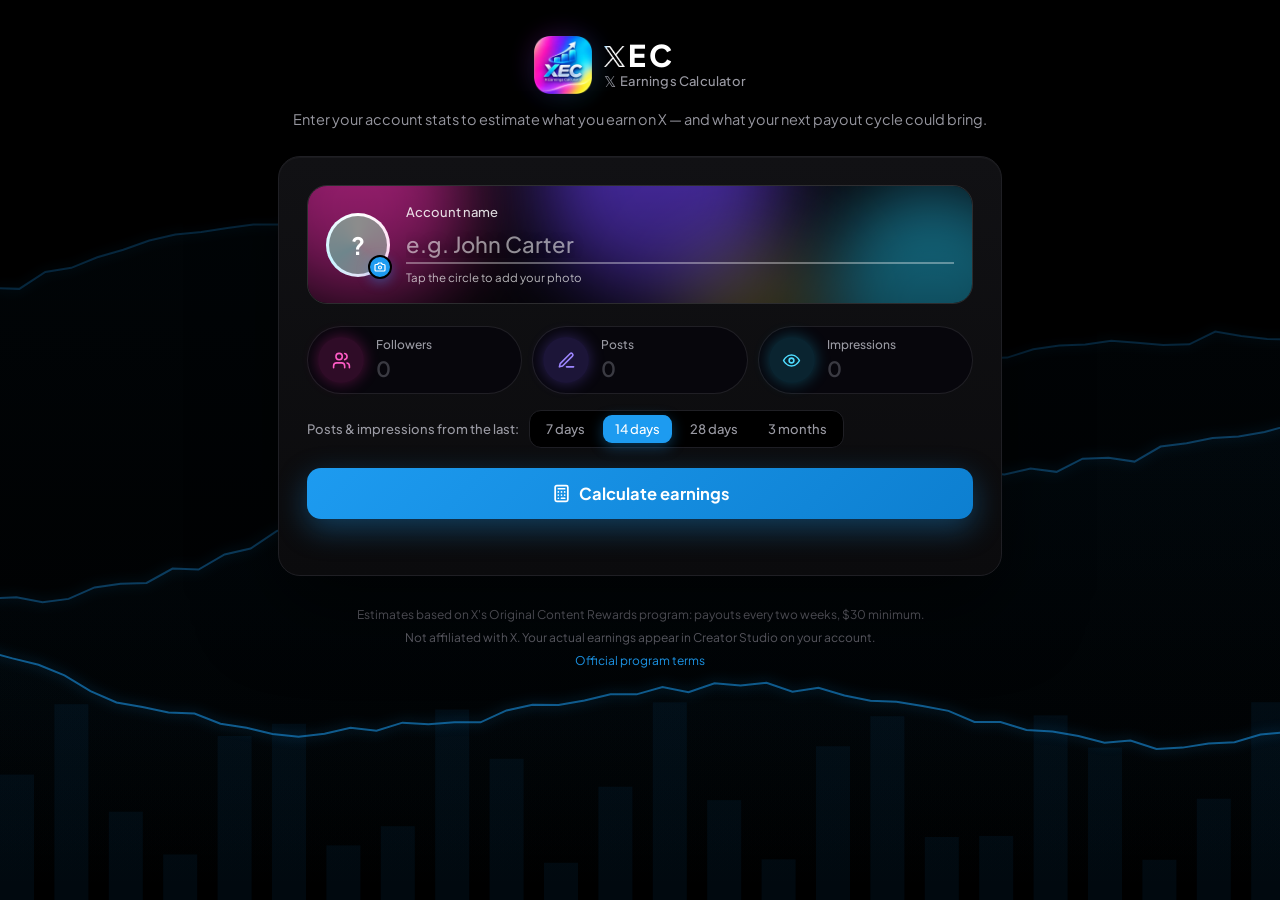
==== index.html @ b29ebdbd "Add files via upload" ====
<!DOCTYPE html>
<html lang="en" dir="ltr">
<head>
<meta charset="UTF-8">
<meta name="viewport" content="width=device-width, initial-scale=1.0">
<title>X Earnings Calculator</title>
<meta name="description" content="Free X (Twitter) earnings calculator. Enter your followers and views to get your estimated payout, next payout date and a shareable earnings ticket.">
<meta name="theme-color" content="#000000">
<link rel="canonical" href="https://www.xec.life/">
<!-- Link preview (Open Graph) -->
<meta property="og:type" content="website">
<meta property="og:site_name" content="XEC">
<meta property="og:url" content="https://www.xec.life/">
<meta property="og:title" content="XEC — How much does X pay you?">
<meta property="og:description" content="Enter your followers and views. Get your estimated payout and next payout date in seconds.">
<meta property="og:image" content="https://www.xec.life/og-image.png">
<meta property="og:image:width" content="1200">
<meta property="og:image:height" content="630">
<meta property="og:image:alt" content="XEC — X Earnings Calculator: How much does X pay you?">
<!-- X / Twitter card -->
<meta name="twitter:card" content="summary_large_image">
<meta name="twitter:title" content="XEC — How much does X pay you?">
<meta name="twitter:description" content="Enter your followers and views. Get your estimated payout and next payout date in seconds.">
<meta name="twitter:image" content="https://www.xec.life/og-image.png">
<meta name="twitter:image:alt" content="XEC — X Earnings Calculator">
<link rel="icon" type="image/png" href="[data-uri]">
<link rel="preconnect" href="https://fonts.googleapis.com">
<link rel="preconnect" href="https://fonts.gstatic.com" crossorigin>
<link href="https://fonts.googleapis.com/css2?family=Plus+Jakarta+Sans:wght@300;400;500;600;700;800&family=Space+Mono:wght@400;700&display=swap" rel="stylesheet">
<style>
  :root{
    --bg:#000;
    --card:#0b0b0d;
    --card-2:#111114;
    --line:#1f1f24;
    --line-2:#2a2a31;
    --text:#ffffff;
    --muted:#9a9aa3;
    --dim:#62626b;
    --blue:#1d9bf0;
    --blue-2:#4cb3ff;
    --blue-deep:#0b5e99;
    --blue-glow:rgba(29,155,240,.35);
    --ok:#1d9bf0;
    --radius:22px;
  }
  *{box-sizing:border-box;margin:0;padding:0}
  html,body{background:var(--bg);color:var(--text)}
  body{
    font-family:"Plus Jakarta Sans",system-ui,sans-serif;
    min-height:100vh;
    overflow-x:hidden;
    -webkit-font-smoothing:antialiased;
  }
  /* background */


  /* ===== background: animated charts ===== */
  .bgx{position:fixed;inset:0;pointer-events:none;z-index:0;overflow:hidden}
  .bgx canvas{position:absolute;inset:0;width:100%;height:100%}
  .wrap{position:relative;z-index:1;max-width:760px;margin:0 auto;padding:36px 18px 60px}

  header{display:flex;align-items:center;justify-content:center;gap:10px;margin-bottom:10px;animation:fadeDown .7s ease both}
  .brand-ic{width:38px;height:38px;border-radius:12px;background:linear-gradient(145deg,var(--blue),var(--blue-deep));display:grid;place-items:center;box-shadow:0 8px 24px var(--blue-glow)}
  .brand-ic svg{width:20px;height:20px}
  header{gap:12px;margin-bottom:16px}
  .brand-ic{width:58px;height:58px;border-radius:0;background:none;box-shadow:none;position:relative;animation:logoIn .9s cubic-bezier(.2,1.4,.4,1) both}
  .brand-ic::before{content:"";position:absolute;inset:6px;border-radius:16px;background:linear-gradient(135deg,#ff2bb3,#6a3cff 45%,#1fd2ff 80%,#ffe94a);filter:blur(16px);opacity:.55;z-index:-1}
  .brand-ic img{width:100%;height:100%;display:block;filter:drop-shadow(0 6px 14px rgba(0,0,0,.5))}
  @keyframes logoIn{from{opacity:0;transform:scale(.6) rotate(-8deg)}to{opacity:1;transform:none}}
  .brand-txt{display:flex;flex-direction:column;line-height:1}
  header h1{font-size:30px;font-weight:800;letter-spacing:3px;background:linear-gradient(90deg,#fff 0%,#fff 55%,var(--blue-2) 100%);-webkit-background-clip:text;background-clip:text;color:transparent}
  header h1 .x-logo{height:.72em;width:.708em;display:inline-block;vertical-align:baseline;margin-right:3px;position:relative;top:.01em;
    -webkit-mask-size:contain;mask-size:contain;-webkit-mask-repeat:no-repeat;mask-repeat:no-repeat;-webkit-mask-position:center;mask-position:center;
    background:linear-gradient(110deg,#fff 0%,#fff 34%,#5ec0ff 44%,#e8f6ff 50%,#5ec0ff 56%,#fff 66%,#fff 100%);background-size:300% 100%;background-position:100% 0;
    animation:xShine 3.2s ease-in-out infinite}
  @keyframes xShine{0%,60%{background-position:100% 0}100%{background-position:0 0}}
  @media (prefers-reduced-motion:reduce){header h1 .x-logo{animation:none}}
  .brand-full{font-size:13px;font-weight:500;color:var(--muted);margin-top:5px;letter-spacing:.2px}
  .xmark{font-family:"Segoe UI Symbol","Apple Symbols","Noto Sans Math","Cambria Math","STIX Two Math",serif;font-weight:400;font-size:1.15em;line-height:1;vertical-align:-1px;margin-right:2px}
  .sub{text-align:center;color:var(--muted);font-size:14.5px;margin-bottom:28px;animation:fadeDown .7s .08s ease both}

  /* main card */
  .card{
    background:linear-gradient(180deg,var(--card-2),var(--card));
    border:1px solid var(--line);
    border-radius:var(--radius);
    padding:28px;
    box-shadow:0 30px 80px rgba(0,0,0,.6),inset 0 1px 0 rgba(255,255,255,.04);
    animation:rise .8s .12s cubic-bezier(.2,.8,.2,1) both;
  }
  @keyframes rise{from{opacity:0;transform:translateY(24px) scale(.98)}to{opacity:1;transform:none}}
  @keyframes fadeDown{from{opacity:0;transform:translateY(-10px)}to{opacity:1;transform:none}}

  .who{display:flex;align-items:center;gap:16px;padding-bottom:22px;border-bottom:1px solid var(--line);margin-bottom:22px}
  .avatar{
    flex:none;width:64px;height:64px;border-radius:50%;
    padding:3px;background:conic-gradient(from 0deg,var(--blue),var(--blue-2),var(--blue-deep),var(--blue));
    animation:spin 8s linear infinite;
  }
  .avatar span{
    width:100%;height:100%;border-radius:50%;background:#000;display:grid;place-items:center;
    font-size:24px;font-weight:700;color:#fff;animation:spin 8s linear infinite reverse;
  }
  @keyframes spin{to{transform:rotate(360deg)}}

  .avatar-wrap{position:relative;flex:none;width:64px;height:64px;cursor:pointer;border-radius:50%}
  .avatar-wrap:hover .avatar{filter:brightness(1.15)}
  .avatar-wrap:focus-visible{outline:2px solid var(--blue);outline-offset:3px}
  .avatar span{position:relative;overflow:hidden}
  #avatarImg{position:absolute;inset:0;width:100%;height:100%;object-fit:cover;border-radius:50%;display:none}
  .avatar-wrap.has-photo #avatarImg{display:block}
  .cam{position:absolute;right:-2px;bottom:-2px;width:24px;height:24px;border-radius:50%;background:var(--blue);border:2px solid #000;display:grid;place-items:center;box-shadow:0 4px 12px var(--blue-glow);transition:transform .2s}
  .avatar-wrap:hover .cam{transform:scale(1.12)}
  .cam svg{width:12px;height:12px;stroke:#fff;fill:none;stroke-width:2.4;stroke-linecap:round;stroke-linejoin:round}
  .photo-hint{font-size:11.5px;color:var(--dim);margin-top:6px}
  .photo-hint button{background:none;border:none;color:var(--blue);font:inherit;cursor:pointer;padding:0}
  .who-field{flex:1;min-width:0}

  /* ===== name section: Aurora ===== */
  .who{position:relative;isolation:isolate;overflow:hidden;border-radius:20px;padding:18px;border:1px solid rgba(255,255,255,.12);border-bottom:1px solid rgba(255,255,255,.12)}
  .who-aurora{display:block;position:absolute;inset:0;z-index:-1;background:#07060c}
  .who-aurora i{position:absolute;border-radius:50%;filter:blur(38px);opacity:.75;mix-blend-mode:screen}
  .who-aurora i:nth-child(1){width:220px;height:220px;background:#ff2bb3;left:-60px;top:-90px;animation:wa1 9s ease-in-out infinite alternate}
  .who-aurora i:nth-child(2){width:240px;height:240px;background:#6a3cff;left:35%;top:-120px;animation:wa2 11s ease-in-out infinite alternate}
  .who-aurora i:nth-child(3){width:220px;height:220px;background:#1fd2ff;right:-70px;bottom:-110px;animation:wa3 10s ease-in-out infinite alternate}
  .who-aurora i:nth-child(4){width:150px;height:150px;background:#ffe94a;right:22%;bottom:-90px;opacity:.4;animation:wa1 13s ease-in-out infinite alternate-reverse}
  .who-aurora::after{content:"";position:absolute;inset:0;background:linear-gradient(180deg,rgba(0,0,0,.25),rgba(0,0,0,.5))}
  @keyframes wa1{to{transform:translate(140px,60px) scale(1.2)}}
  @keyframes wa2{to{transform:translate(-120px,70px) scale(.85)}}
  @keyframes wa3{to{transform:translate(-160px,-40px) scale(1.15)}}
  .who .avatar{background:conic-gradient(from 0deg,#fff,#ffd6f1,#c9f3ff,#fff)}
  .who .avatar span{background:rgba(0,0,0,.45)}
  .who .lbl{color:rgba(255,255,255,.85)}
  .who .name-input{border-bottom-color:rgba(255,255,255,.35);text-shadow:0 2px 12px rgba(0,0,0,.4)}
  .who .name-input::placeholder{color:rgba(255,255,255,.55)}
  .who .photo-hint{color:rgba(255,255,255,.7)}

  .who .name-input:focus{border-bottom-color:#fff}
  .who .avatar{width:100%;height:100%}
  .who-field{position:relative}

  .lbl{display:block;font-size:13px;color:var(--muted);margin-bottom:6px;font-weight:500}
  .name-input{
    width:100%;background:transparent;border:none;outline:none;color:var(--text);
    font:inherit;font-size:22px;font-weight:700;padding:4px 0;border-bottom:2px solid var(--line-2);
    transition:border-color .25s;
  }
  .name-input::placeholder{color:var(--dim);font-weight:500}
  .name-input:focus{border-color:var(--blue)}

  .fields{display:grid;grid-template-columns:repeat(3,1fr);gap:12px}
  .field{
    background:#000;border:1px solid var(--line);border-radius:16px;padding:14px 14px 12px;
    transition:border-color .25s,box-shadow .25s,transform .25s;
  }
  .field:focus-within{border-color:var(--blue);box-shadow:0 0 0 4px rgba(29,155,240,.15);transform:translateY(-2px)}
  .field .top{display:flex;align-items:center;gap:8px;margin-bottom:10px}
  .ic{width:30px;height:30px;border-radius:9px;background:rgba(29,155,240,.12);display:grid;place-items:center;flex:none}
  .ic svg{width:17px;height:17px;stroke:var(--blue);fill:none;stroke-width:2;stroke-linecap:round;stroke-linejoin:round}
  .field .t{font-size:13px;color:var(--muted);font-weight:500;line-height:1.3}
  .field input{
    width:100%;background:transparent;border:none;outline:none;color:var(--text);
    font:inherit;font-size:20px;font-weight:600;
  }
  .field input::placeholder{color:#3a3a42}
  .hint{font-size:11.5px;color:var(--dim);margin-top:4px;min-height:15px}

  .period{display:flex;align-items:center;gap:10px;margin-top:16px;flex-wrap:wrap}
  .period .lbl{margin:0}
  .chips{display:flex;gap:6px;background:#000;border:1px solid var(--line);padding:4px;border-radius:12px}
  .chip{
    border:none;background:transparent;color:var(--muted);font:inherit;font-size:13px;font-weight:500;
    padding:6px 12px;border-radius:9px;cursor:pointer;transition:all .2s;
  }
  .chip:hover{color:#fff}
  .chip.on{background:var(--blue);color:#fff;box-shadow:0 4px 14px var(--blue-glow)}

  details.adv{margin-top:16px;border:1px solid var(--line);border-radius:14px;background:#000;overflow:hidden}
  details.adv summary{
    list-style:none;cursor:pointer;padding:12px 14px;font-size:13.5px;color:var(--muted);
    display:flex;align-items:center;justify-content:space-between;
  }
  details.adv summary::-webkit-details-marker{display:none}
  details.adv summary svg{width:16px;height:16px;stroke:var(--blue);fill:none;stroke-width:2;transition:transform .25s}
  details.adv[open] summary svg{transform:rotate(180deg)}
  .adv-body{padding:4px 14px 16px;display:grid;gap:16px}
  .rng-head{display:flex;justify-content:space-between;font-size:13px;margin-bottom:8px}
  .rng-head b{color:var(--blue-2);font-weight:600;direction:ltr}
  .rng-note{font-size:11.5px;color:var(--dim);margin-top:6px;line-height:1.6}
  input[type=range]{-webkit-appearance:none;appearance:none;width:100%;height:6px;border-radius:6px;background:var(--line-2);outline:none}
  input[type=range]::-webkit-slider-thumb{-webkit-appearance:none;width:18px;height:18px;border-radius:50%;background:var(--blue);border:3px solid #000;box-shadow:0 0 0 2px var(--blue);cursor:pointer}
  input[type=range]::-moz-range-thumb{width:14px;height:14px;border-radius:50%;background:var(--blue);border:3px solid #000;box-shadow:0 0 0 2px var(--blue);cursor:pointer}

  .btn{
    margin-top:20px;width:100%;border:none;cursor:pointer;font:inherit;font-size:16.5px;font-weight:700;color:#fff;
    padding:15px;border-radius:14px;background:linear-gradient(135deg,var(--blue),#0d7fd0);
    box-shadow:0 10px 30px var(--blue-glow);position:relative;overflow:hidden;transition:transform .15s,box-shadow .25s;
    display:flex;align-items:center;justify-content:center;gap:8px;
  }
  .btn svg{width:19px;height:19px;stroke:#fff;fill:none;stroke-width:2.2;stroke-linecap:round;stroke-linejoin:round}
  .btn:hover{box-shadow:0 14px 40px rgba(29,155,240,.5)}
  .btn:active{transform:scale(.985)}
  .btn::after{content:"";position:absolute;inset:0;background:linear-gradient(110deg,transparent 30%,rgba(255,255,255,.25) 50%,transparent 70%);transform:translateX(100%);animation:shine 3.2s ease-in-out infinite}
  @keyframes shine{0%,60%{transform:translateX(100%)}100%{transform:translateX(-100%)}}
  .err{color:#ff6b6b;font-size:13px;text-align:center;margin-top:10px;min-height:18px}

  /* results */
  #results{display:none;margin-top:22px}
  #results.show{display:block}
  .r-anim{opacity:0;transform:translateY(18px);animation:rise .6s cubic-bezier(.2,.8,.2,1) forwards}

  .hero{
    border-radius:var(--radius);padding:26px;text-align:center;position:relative;overflow:hidden;
    background:radial-gradient(ellipse at top,rgba(29,155,240,.22),transparent 65%),var(--card);
    border:1px solid rgba(29,155,240,.35);
  }
  .hero .for{font-size:13.5px;color:var(--muted)}
  .hero .for b{color:#fff}
  .hero .amt{font-size:46px;font-weight:700;margin:8px 0 2px;direction:ltr;letter-spacing:-1px}
  .hero .amt small{font-size:22px;color:var(--blue-2);font-weight:600;margin-right:2px}
  .hero .sar{color:var(--muted);font-size:15px}
  .hero .range{display:inline-flex;gap:8px;align-items:center;margin-top:12px;font-size:12.5px;color:var(--muted);background:#000;border:1px solid var(--line);padding:6px 12px;border-radius:30px}
  .hero .range b{color:#fff;direction:ltr;font-weight:600}

  .grid2{display:grid;grid-template-columns:1.2fr 1fr;gap:14px;margin-top:14px}
  .box{background:var(--card);border:1px solid var(--line);border-radius:18px;padding:20px}
  .box h3{font-size:14px;font-weight:600;color:var(--muted);display:flex;align-items:center;gap:8px;margin-bottom:14px}
  .box h3 .ic{width:26px;height:26px;border-radius:8px}
  .box h3 .ic svg{width:15px;height:15px}

  .payout-date{font-size:22px;font-weight:700}
  .payout-meta{display:flex;justify-content:space-between;align-items:baseline;margin-top:4px;color:var(--muted);font-size:13px}
  .count{color:var(--blue-2);font-weight:700;font-size:15px}
  .bar{height:8px;border-radius:8px;background:var(--line-2);overflow:hidden;margin-top:12px;position:relative}
  .bar i{display:block;height:100%;width:0;border-radius:8px;background:linear-gradient(90deg,var(--blue-deep),var(--blue),var(--blue-2));transition:width 1.2s cubic-bezier(.2,.8,.2,1);position:relative}
  .bar i::after{content:"";position:absolute;inset:0;background:linear-gradient(90deg,transparent,rgba(255,255,255,.35),transparent);animation:barShine 2s linear infinite}
  @keyframes barShine{from{transform:translateX(100%)}to{transform:translateX(-100%)}}
  .cycle-amt{margin-top:16px;padding-top:14px;border-top:1px dashed var(--line-2);display:flex;justify-content:space-between;align-items:center}
  .cycle-amt .k{font-size:13px;color:var(--muted)}
  .cycle-amt .v{font-size:24px;font-weight:700;direction:ltr}
  .cycle-amt .v small{font-size:13px;color:var(--muted);font-weight:500;display:block;text-align:right}
  .note{font-size:12.5px;line-height:1.7;color:var(--muted);margin-top:12px;padding:10px 12px;border-radius:12px;background:#000;border:1px solid var(--line)}
  .note.warn{border-color:rgba(29,155,240,.35)}
  .note b{color:#fff}

  .stats{display:grid;grid-template-columns:1fr 1fr;gap:10px}
  .stat{background:#000;border:1px solid var(--line);border-radius:14px;padding:12px}
  .stat .k{font-size:12px;color:var(--muted)}
  .stat .v{font-size:19px;font-weight:700;margin-top:4px}
  .stat .v.sm{font-size:16px}

  .elig{margin-top:14px}
  .req{margin-bottom:16px}
  .req:last-of-type{margin-bottom:6px}
  .req-head{display:flex;justify-content:space-between;align-items:center;font-size:13.5px;gap:10px}
  .req-head .nm{display:flex;align-items:center;gap:8px}
  .tick{width:20px;height:20px;border-radius:50%;display:grid;place-items:center;border:1.5px solid var(--line-2);flex:none;transition:all .3s}
  .tick svg{width:11px;height:11px;stroke:#fff;fill:none;stroke-width:3;opacity:0;transition:opacity .3s}
  .req.ok .tick{background:var(--blue);border-color:var(--blue)}
  .req.ok .tick svg{opacity:1}
  .req-head .val{color:var(--muted);font-size:12.5px;direction:ltr}
  .premium-row{display:flex;align-items:center;justify-content:space-between;font-size:13.5px;padding:12px 0 2px;border-top:1px solid var(--line);margin-top:6px}
  .switch{position:relative;width:44px;height:24px;flex:none}
  .switch input{opacity:0;width:0;height:0}
  .switch span{position:absolute;inset:0;border-radius:30px;background:var(--line-2);cursor:pointer;transition:.25s}
  .switch span::before{content:"";position:absolute;width:18px;height:18px;border-radius:50%;background:#fff;top:3px;left:3px;transition:.25s}
  .switch input:checked + span{background:var(--blue)}
  .switch input:checked + span::before{transform:translateX(20px)}
  .verdict{margin-top:14px;font-size:14px;font-weight:600;text-align:center;padding:12px;border-radius:12px;background:#000;border:1px solid var(--line)}
  .verdict.yes{border-color:var(--blue);color:var(--blue-2)}

  .actions{display:flex;gap:10px;margin-top:14px}
  .ghost{
    flex:1;background:#000;border:1px solid var(--line-2);color:#fff;font:inherit;font-size:14px;font-weight:600;
    padding:12px;border-radius:12px;cursor:pointer;display:flex;align-items:center;justify-content:center;gap:8px;transition:border-color .2s,background .2s;
  }
  .ghost svg{width:17px;height:17px;stroke:var(--blue);fill:none;stroke-width:2;stroke-linecap:round;stroke-linejoin:round}
  .ghost:hover{border-color:var(--blue);background:rgba(29,155,240,.06)}


  .submit{margin-top:14px}
  .modal{position:fixed;inset:0;z-index:20;display:none;align-items:center;justify-content:center;padding:18px;background:rgba(0,0,0,.78);backdrop-filter:blur(10px);-webkit-backdrop-filter:blur(10px)}
  .modal.show{display:flex;animation:fadeIn .25s ease both}
  @keyframes fadeIn{from{opacity:0}to{opacity:1}}
  .modal-in{width:min(420px, calc(72vh * 0.8), 100%);display:flex;flex-direction:column;align-items:center;gap:14px}
  .share-img-wrap{position:relative;width:100%;aspect-ratio:4/5;border-radius:22px;overflow:hidden;border:1px solid rgba(29,155,240,.4);box-shadow:0 30px 90px rgba(29,155,240,.25);animation:pop .55s cubic-bezier(.2,1.3,.4,1) both}
  @keyframes pop{from{opacity:0;transform:scale(.85) translateY(20px) rotate(-2deg)}to{opacity:1;transform:none}}
  .share-img-wrap img,.share-img-wrap canvas{display:block;width:100%;height:auto}
  .share-img-wrap img{position:absolute;inset:0;z-index:3;opacity:0;transition:opacity .3s;pointer-events:auto;-webkit-touch-callout:default;-webkit-user-select:auto;user-select:auto;-webkit-user-drag:auto}
  .share-img-wrap canvas.hide{visibility:hidden}
  .share-img-wrap img.ready{opacity:1}
  .share-img-wrap.done::after{content:"";position:absolute;inset:0;z-index:4;pointer-events:none;background:linear-gradient(115deg,transparent 35%,rgba(255,255,255,.18) 50%,transparent 65%);transform:translateX(-100%);animation:sweep 1.4s .5s ease forwards;pointer-events:none}
  @keyframes sweep{to{transform:translateX(100%)}}
  .modal-hint{font-size:12.5px;color:var(--muted);text-align:center}
  .modal-actions{display:grid;grid-template-columns:1fr 1fr;gap:10px;width:100%}
  .modal-actions .btn{margin:0;font-size:15px;padding:13px;text-decoration:none}
  .modal-actions .btn::after{display:none}
  .x-close{position:absolute;top:16px;right:16px;width:40px;height:40px;border-radius:50%;border:1px solid var(--line-2);background:#000;color:#fff;font-size:20px;cursor:pointer;display:grid;place-items:center}
  .x-close:hover{border-color:var(--blue)}

  footer{margin-top:28px;text-align:center;font-size:12px;color:var(--dim);line-height:1.9}
  footer a{color:var(--blue);text-decoration:none}

  .toast{position:fixed;bottom:24px;left:50%;transform:translate(-50%,30px);opacity:0;background:var(--blue);color:#fff;padding:10px 18px;border-radius:30px;font-size:14px;font-weight:600;transition:all .3s;z-index:9;box-shadow:0 10px 30px var(--blue-glow)}
  .toast.show{opacity:1;transform:translate(-50%,0)}

  @media (max-width:640px){
    .card{padding:20px}
    .fields{grid-template-columns:1fr}
    .field{display:grid;grid-template-columns:auto 1fr;align-items:center;gap:6px 12px;padding:12px 14px}
    .field .top{margin:0}
    .field .hint{grid-column:1/-1;margin:0}
    .grid2{grid-template-columns:1fr}
    .hero .amt{font-size:38px}
    header h1{font-size:26px}
  }

  /* ===== stats section: Capsules ===== */
  .fields[data-f="12"]{gap:10px}
  .fields[data-f="12"] .field{display:grid;grid-template-columns:auto 1fr;grid-template-rows:auto auto;align-items:center;column-gap:12px;row-gap:0;border-radius:40px;padding:10px 20px 10px 10px;background:#07060c;border-color:rgba(255,255,255,.1)}
  .fields[data-f="12"] .field .top{display:contents}
  .fields[data-f="12"] .ic{grid-row:1/3;width:46px;height:46px;border-radius:50%;background:linear-gradient(135deg,#ff2bb3,#6a3cff,#1fd2ff,#ffe94a,#ff2bb3);background-size:300% 300%;animation:auroraSlide 7s linear infinite;box-shadow:0 0 18px rgba(106,60,255,.4)}
  .fields[data-f="12"] .ic svg{stroke:#fff;width:19px;height:19px}
  .fields[data-f="12"] .t{grid-column:2;grid-row:1;font-size:12px;line-height:1.2}
  .fields[data-f="12"] .field input{grid-column:2;grid-row:2;font-size:21px}
  .fields[data-f="12"] .field .hint{display:none}
  .fields[data-f="12"] .field:focus-within{border-color:rgba(255,255,255,.4);box-shadow:0 0 0 4px rgba(106,60,255,.18)}
  @keyframes auroraSlide{to{background-position:300% 0}}

  @media (max-width:640px){.fields[data-f="12"] .field{display:grid}}

  /* ===== stats icons: colors (static) ===== */
  #fieldsBox[data-i]:not([data-i="0"]) .ic{animation:none;background-size:100% 100%}
  #fieldsBox[data-i="4"] .ic{border:none}
  #fieldsBox[data-i="4"] .field:nth-child(1) .ic{background:rgba(255,43,179,.16);box-shadow:0 0 16px rgba(255,43,179,.3)}
  #fieldsBox[data-i="4"] .field:nth-child(1) .ic svg{stroke:#ff5cc6}
  #fieldsBox[data-i="4"] .field:nth-child(2) .ic{background:rgba(124,92,255,.18);box-shadow:0 0 16px rgba(124,92,255,.32)}
  #fieldsBox[data-i="4"] .field:nth-child(2) .ic svg{stroke:#9d86ff}
  #fieldsBox[data-i="4"] .field:nth-child(3) .ic{background:rgba(31,210,255,.15);box-shadow:0 0 16px rgba(31,210,255,.3)}
  #fieldsBox[data-i="4"] .field:nth-child(3) .ic svg{stroke:#4fdcff}

  .chip{white-space:nowrap}
  @media (max-width:640px){.period .chips{width:100%}.period .chip{flex:1;padding:7px 4px;font-size:12.5px}}

  /* rate table */
  .rates{margin-top:14px}
  .rates h3{flex-wrap:wrap}
  .rate-pill{margin-left:auto;font-size:12.5px;font-weight:700;color:#fff;background:rgba(29,155,240,.15);border:1px solid rgba(29,155,240,.45);padding:3px 10px;border-radius:30px}
  .rate-you{font-size:13px;color:var(--muted);margin:-4px 0 12px;line-height:1.6}
  .rate-you b{color:#fff}
  .rate-table{width:100%;border-collapse:separate;border-spacing:0;font-size:14px;border:1px solid var(--line);border-radius:14px;overflow:hidden;background:#000}
  .rate-table th{text-align:left;font-size:12px;font-weight:600;color:var(--muted);padding:10px 14px;border-bottom:1px solid var(--line);background:#0b0b0d}
  .rate-table th:last-child,.rate-table td:last-child{text-align:right}
  .rate-table td{padding:10px 14px;border-bottom:1px solid #16161a;font-variant-numeric:tabular-nums}
  .rate-table tr:last-child td{border-bottom:none}
  .rate-table tr.hit td{background:rgba(29,155,240,.12);color:#fff;font-weight:600}
  .rate-table tr.hit td:first-child{box-shadow:inset 3px 0 0 var(--blue)}
  .rate-table tr.you td{background:linear-gradient(90deg,rgba(255,43,179,.14),rgba(106,60,255,.14),rgba(31,210,255,.12));color:#fff;font-weight:700}

  /* ===== save to phone: Aurora button ===== */
  .ma-save,.hold-hint{display:none}
  .modal-actions .btn span{pointer-events:none}
  .hold-tip{position:absolute;inset:0;z-index:6;display:flex;flex-direction:column;align-items:center;justify-content:center;gap:14px;text-align:center;
    background:rgba(0,0,0,.62);color:#fff;font-size:15px;line-height:1.5;opacity:0;pointer-events:none;transition:opacity .3s}
  .hold-tip.show{opacity:1}
  .hold-tip i{width:56px;height:56px;border-radius:50%;border:3px solid #fff;position:relative;animation:holdPress 1.4s ease-in-out infinite}
  .hold-tip i::after{content:"";position:absolute;inset:-12px;border-radius:50%;border:2px solid rgba(255,255,255,.6);animation:holdRing 1.4s ease-out infinite}
  @keyframes holdPress{0%,100%{transform:scale(1)}50%{transform:scale(.82);background:rgba(255,255,255,.25)}}
  @keyframes holdRing{from{transform:scale(.7);opacity:1}to{transform:scale(1.4);opacity:0}}

  /* S4 — Aurora save + press-and-hold hint */
  .modal[data-s="4"] .ma-save{display:flex;grid-column:1/-1;font-size:17px;padding:16px;position:relative;overflow:hidden;
    background:linear-gradient(110deg,#ff2bb3,#6a3cff 35%,#1d9bf0 70%,#1fd2ff);background-size:200% 100%;animation:saveSlide 5s linear infinite alternate;box-shadow:0 10px 30px rgba(106,60,255,.45)}
  .modal[data-s="4"] .ma-save::after{content:"";display:block;position:absolute;inset:0;background:linear-gradient(110deg,transparent 30%,rgba(255,255,255,.3) 50%,transparent 70%);transform:translateX(-100%);animation:shine 3s ease-in-out infinite}
  .modal[data-s="4"] .ma-copy,.modal[data-s="4"] .ma-share{background:#000;border:1px solid var(--line-2);box-shadow:none;font-size:14px;padding:11px}
  .modal[data-s="4"] .ma-copy svg,.modal[data-s="4"] .ma-share svg{stroke:#b9a8ff}
  .modal[data-s="4"] .modal-hint{display:none}
  .modal[data-s="4"] .hold-hint{display:flex;align-items:center;gap:10px;font-size:13px;color:var(--muted)}
  .modal[data-s="4"] .hold-hint b{color:#fff}
  .hold-dot{width:14px;height:14px;border-radius:50%;border:2px solid #fff;position:relative;flex:none}
  .hold-dot::after{content:"";position:absolute;inset:-6px;border-radius:50%;border:2px solid rgba(255,255,255,.55);animation:holdRing 1.6s ease-out infinite}
  @keyframes saveSlide{to{background-position:100% 0}}


</style>
</head>
<body>
<div class="bgx" id="bg4"><canvas id="cv4"></canvas></div>

<div class="wrap">
  <header>
    <div class="brand-ic"><img src="[data-uri]" alt="XEC logo"></div>
    <div class="brand-txt">
      <h1><span class="x-logo" role="img" aria-label="X" style="-webkit-mask-image:url([data-uri]);mask-image:url([data-uri])"></span>EC</h1>
      <div class="brand-full"><span class="xmark" aria-label="X">𝕏</span> Earnings Calculator</div>
    </div>
  </header>
  <p class="sub">Enter your account stats to estimate what you earn on X — and what your next payout cycle could bring.</p>

  <!-- MAIN CARD -->
  <section class="card" id="card">
    <div class="who" id="who">
      <div class="who-aurora" aria-hidden="true"><i></i><i></i><i></i><i></i></div>
      <label class="avatar-wrap" id="avatarWrap" title="Upload your photo" tabindex="0">
        <div class="avatar"><span><b id="avatarLetter">?</b><img id="avatarImg" alt="Profile photo"></span></div>
        <i class="cam"><svg viewBox="0 0 24 24"><path d="M14.5 4h-5L7 7H4a2 2 0 0 0-2 2v9a2 2 0 0 0 2 2h16a2 2 0 0 0 2-2V9a2 2 0 0 0-2-2h-3l-2.5-3z"/><circle cx="12" cy="13" r="3"/></svg></i>
        <input type="file" id="avatarFile" accept="image/*" hidden>
      </label>
      <div class="who-field">
        <label class="lbl" for="name">Account name</label>
        <input class="name-input" id="name" type="text" placeholder="e.g. John Carter" autocomplete="off">
        <div class="photo-hint" id="photoHint">Tap the circle to add your photo</div>
      </div>
    </div>

    <div class="fields" id="fieldsBox" data-f="12" data-i="4">
      <div class="field">
        <div class="top">
          <div class="ic"><svg viewBox="0 0 24 24"><path d="M16 21v-2a4 4 0 0 0-4-4H6a4 4 0 0 0-4 4v2"/><circle cx="9" cy="7" r="4"/><path d="M22 21v-2a4 4 0 0 0-3-3.87"/><path d="M16 3.13a4 4 0 0 1 0 7.75"/></svg></div>
          <label class="t" for="followers">Followers</label>
        </div>
        <input id="followers" type="text" inputmode="decimal" placeholder="0">
        <div class="hint" id="h-followers"></div>
      </div>
      <div class="field">
        <div class="top">
          <div class="ic"><svg viewBox="0 0 24 24"><path d="M12 20h9"/><path d="M16.5 3.5a2.12 2.12 0 0 1 3 3L7 19l-4 1 1-4Z"/></svg></div>
          <label class="t" for="tweets">Posts</label>
        </div>
        <input id="tweets" type="text" inputmode="decimal" placeholder="0">
        <div class="hint" id="h-tweets"></div>
      </div>
      <div class="field">
        <div class="top">
          <div class="ic"><svg viewBox="0 0 24 24"><path d="M2 12s3.5-7 10-7 10 7 10 7-3.5 7-10 7S2 12 2 12Z"/><circle cx="12" cy="12" r="3"/></svg></div>
          <label class="t" for="views">Impressions</label>
        </div>
        <input id="views" type="text" inputmode="decimal" placeholder="0">
        <div class="hint" id="h-views"></div>
      </div>
    </div>

    <div class="period">
      <span class="lbl">Posts &amp; impressions from the last:</span>
      <div class="chips" id="chips">
        <button class="chip" data-d="7">7 days</button>
        <button class="chip on" data-d="14">14 days</button>
        <button class="chip" data-d="28">28 days</button>
        <button class="chip" data-d="90">3 months</button>
      </div>
    </div>


    <button class="btn" id="calc">
      <svg viewBox="0 0 24 24"><rect x="4" y="2" width="16" height="20" rx="2"/><path d="M8 6h8M8 10h.01M12 10h.01M16 10h.01M8 14h.01M12 14h.01M16 14h.01M8 18h.01M12 18h4"/></svg>
      Calculate earnings
    </button>
    <div class="err" id="err"></div>
  </section>

  <!-- RESULTS -->
  <section id="results">
    <div class="hero r-anim" style="animation-delay:.05s">
      <div class="for">Estimated earnings for <b id="rName">this account</b> over the last <b id="rPeriod">14 days</b></div>
      <div class="amt"><small>$</small><span id="rAmt">0</span></div>
      <div class="sar">≈ <span id="rSar">0</span> SAR</div>
      <div class="range">Expected range <b id="rRange">$0 – $0</b></div>
    </div>

    <div class="grid2">
      <div class="box r-anim" style="animation-delay:.15s">
        <h3><span class="ic"><svg viewBox="0 0 24 24"><rect x="3" y="4" width="18" height="18" rx="2"/><path d="M16 2v4M8 2v4M3 10h18"/></svg></span>Next payout</h3>
        <div class="payout-date" id="pDate">—</div>
        <div class="payout-meta"><span>Time left</span><span class="count" id="pCount">—</span></div>
        <div class="bar"><i id="pBar"></i></div>
        <div class="cycle-amt">
          <div class="k">Projected for this<br>2-week cycle</div>
          <div class="v">$<span id="pAmt">0</span><small id="pSar">≈ 0 SAR</small></div>
        </div>
        <div class="note" id="pNote"></div>
      </div>

      <div class="box r-anim" style="animation-delay:.25s">
        <h3><span class="ic"><svg viewBox="0 0 24 24"><path d="M3 3v18h18"/><path d="M7 15l4-4 3 3 5-6"/></svg></span>Projections</h3>
        <div class="stats">
          <div class="stat"><div class="k">Monthly</div><div class="v">$<span id="sMonth">0</span></div></div>
          <div class="stat"><div class="k">Yearly</div><div class="v">$<span id="sYear">0</span></div></div>
          <div class="stat"><div class="k">Daily impressions</div><div class="v sm" id="sDaily">0</div></div>
          <div class="stat"><div class="k">Avg. views per post</div><div class="v sm" id="sPerTweet">—</div></div>
          <div class="stat"><div class="k">Earnings per post</div><div class="v sm" id="sTweetEarn">—</div></div>
          <div class="stat"><div class="k">Verified views (period)</div><div class="v sm" id="sVerified">0</div></div>
        </div>
      </div>
    </div>

    <div class="box rates r-anim" style="animation-delay:.3s">
      <h3><span class="ic"><svg viewBox="0 0 24 24"><path d="M3 3v18h18"/><path d="M7 14h3M7 10h7M7 18h10"/></svg></span>Simulation rate per 1,000 impressions <b class="rate-pill">$0.08 – $0.35</b></h3>
      <div class="rate-you" id="rateYou"></div>
      <table class="rate-table">
        <thead><tr><th>Impressions</th><th>Estimated payout</th></tr></thead>
        <tbody id="rateRows"></tbody>
      </table>
    </div>

    <div class="box elig r-anim" style="animation-delay:.35s">
      <h3><span class="ic"><svg viewBox="0 0 24 24"><path d="M12 22s8-4 8-10V5l-8-3-8 3v7c0 6 8 10 8 10Z"/><path d="m9 12 2 2 4-4"/></svg></span>Eligible for the payout program?</h3>

      <div class="req" id="reqImp">
        <div class="req-head">
          <span class="nm"><span class="tick"><svg viewBox="0 0 24 24"><path d="M20 6 9 17l-5-5"/></svg></span>500K verified impressions in 90 days</span>
          <span class="val" id="reqImpVal">0 / 500K</span>
        </div>
        <div class="bar"><i id="reqImpBar"></i></div>
      </div>

      <div class="req" id="reqFol">
        <div class="req-head">
          <span class="nm"><span class="tick"><svg viewBox="0 0 24 24"><path d="M20 6 9 17l-5-5"/></svg></span>500 verified followers (estimate)</span>
          <span class="val" id="reqFolVal">0 / 500</span>
        </div>
        <div class="bar"><i id="reqFolBar"></i></div>
      </div>

      <div class="premium-row">
        <span>I have X Premium</span>
        <label class="switch"><input type="checkbox" id="prem"><span></span></label>
      </div>

      <div class="verdict" id="verdict">—</div>
    </div>

    <button class="btn submit r-anim" id="submitBtn" style="animation-delay:.42s">
      <svg viewBox="0 0 24 24"><rect x="3" y="5" width="18" height="14" rx="3"/><circle cx="9" cy="11" r="2"/><path d="M14 10h4M14 14h4M6.5 16c.6-1.3 1.6-2 2.5-2s1.9.7 2.5 2"/></svg>
      Submit &amp; get my ticket
    </button>

    <div class="actions r-anim" style="animation-delay:.5s">
      <button class="ghost" id="copyBtn"><svg viewBox="0 0 24 24"><rect x="9" y="9" width="13" height="13" rx="2"/><path d="M5 15H4a2 2 0 0 1-2-2V4a2 2 0 0 1 2-2h9a2 2 0 0 1 2 2v1"/></svg>Copy result</button>
      <button class="ghost" id="resetBtn"><svg viewBox="0 0 24 24"><path d="M3 12a9 9 0 1 0 3-6.7L3 8"/><path d="M3 3v5h5"/></svg>New calculation</button>
    </div>
  </section>

  <footer>
    Estimates based on X's Original Content Rewards program: payouts every two weeks, $30 minimum.<br>
    Not affiliated with X. Your actual earnings appear in Creator Studio on your account.<br>
    <a href="https://help.x.com/using-x/original-content-rewards" target="_blank" rel="noopener">Official program terms</a>
  </footer>
</div>

<div class="modal" id="modal" aria-hidden="true" data-s="4">
  <button class="x-close" id="closeModal" aria-label="Close">×</button>
  <div class="modal-in">
    <div class="share-img-wrap" id="shareWrap"><canvas id="printCv"></canvas><img id="shareImg" alt="Earnings ticket"><div class="hold-tip" id="holdTip"><i></i><span>Press &amp; hold the ticket<br>then tap <b>Save to Photos</b></span></div></div>
    <div class="modal-hint">Long-press (phone) or right-click (computer) the ticket to save it</div>
    <div class="hold-hint" id="holdHint"><span class="hold-dot"></span><span>Or <b>press &amp; hold</b> the ticket → <b>Save to Photos</b></span></div>
    <div class="modal-actions">
      <button class="btn ma-save" id="saveBtn" type="button"><svg viewBox="0 0 24 24"><path d="M12 3v12"/><path d="m7 10 5 5 5-5"/><path d="M5 21h14"/></svg><span>Save to Photos</span></button>
      <button class="btn ma-copy" id="copyImg" type="button"><svg viewBox="0 0 24 24"><rect x="9" y="9" width="13" height="13" rx="2"/><path d="M5 15H4a2 2 0 0 1-2-2V4a2 2 0 0 1 2-2h9a2 2 0 0 1 2 2v1"/></svg><span>Copy image</span></button>
      <a class="btn ma-share" id="shareX" href="#" target="_blank" rel="noopener"><svg viewBox="0 0 24 24"><path d="M4 12v7a2 2 0 0 0 2 2h12a2 2 0 0 0 2-2v-7"/><path d="m16 6-4-4-4 4"/><path d="M12 2v13"/></svg><span>Share on X</span></a>
    </div>
  </div>
</div>

<div class="toast" id="toast">Copied ✓</div>

<script>
(function(){
  const $ = id => document.getElementById(id);
  const USD_SAR = 3.75;
  const MIN_PAYOUT = 30;
  const CYCLE = 14;
  // ---- earnings model: simulation rate per 1,000 impressions ----
  const RATE_LOW = 0.08, RATE_HIGH = 0.35;   // $ per 1,000 impressions
  const VERIFIED_SHARE = 0.15;               // rough share of Premium viewers, for the eligibility bars only
  // followers decide where the account sits inside the range: 1K followers -> low end, 1M -> high end
  function followerTier(f){
    if(!f) return 0.5;
    return Math.min(1, Math.max(0, Math.log10(f/1000) / 3));
  }
  const RATE_TABLE = [1e3,1e4,5e4,1e5,5e5,1e6,5e6];
  // first Original Content Rewards payout: 25 Sep 2026, then every 14 days
  const ANCHOR = new Date(2026, 8, 25);

  let periodDays = 14;
  let shown = false;

  // ---------- parsing & formatting ----------
  function parseNum(str){
    if(!str) return 0;
    let s = String(str).trim()
      .replace(/[٠-٩]/g, d => '٠١٢٣٤٥٦٧٨٩'.indexOf(d))
      .replace(/[۰-۹]/g, d => '۰۱۲۳۴۵۶۷۸۹'.indexOf(d))
      .replace(/[,،\s]/g,'').replace(/٫/g,'.').toLowerCase();
    let mult = 1;
    if(/(k|ك|الف|ألف)$/.test(s)){ mult = 1e3; s = s.replace(/(k|ك|الف|ألف)$/,''); }
    else if(/(m|م|مليون)$/.test(s)){ mult = 1e6; s = s.replace(/(m|م|مليون)$/,''); }
    else if(/(b)$/.test(s)){ mult = 1e9; s = s.replace(/b$/,''); }
    const n = parseFloat(s);
    return isFinite(n) && n > 0 ? n * mult : 0;
  }
  const fmtInt = n => Math.round(n).toLocaleString('en-US');
  function compact(n){
    if(n >= 1e9) return (n/1e9).toFixed(n>=1e10?0:1).replace(/\.0$/,'') + 'B';
    if(n >= 1e6) return (n/1e6).toFixed(n>=1e7?0:1).replace(/\.0$/,'') + 'M';
    if(n >= 1e3) return (n/1e3).toFixed(n>=1e4?0:1).replace(/\.0$/,'') + 'K';
    return fmtInt(n);
  }
  function money(n){
    if(n >= 100) return fmtInt(n);
    return n.toLocaleString('en-US',{minimumFractionDigits:2, maximumFractionDigits:2});
  }
  function arWords(n){
    if(!n) return '';
    if(n >= 1e9) return (n/1e9).toLocaleString('en-US',{maximumFractionDigits:2}) + ' billion';
    if(n >= 1e6) return (n/1e6).toLocaleString('en-US',{maximumFractionDigits:2}) + ' million';
    if(n >= 1e3) return (n/1e3).toLocaleString('en-US',{maximumFractionDigits:1}) + ' thousand';
    return '';
  }

  // live hints under each field
  ['followers','tweets','views'].forEach(id=>{
    $(id).addEventListener('input', ()=>{
      const n = parseNum($(id).value);
      $('h-'+id).textContent = n ? arWords(n) : '';
      if(shown) calc(false);
    });
  });

  $('name').addEventListener('input', ()=>{
    const v = $('name').value.trim().replace(/^@/,'');
    $('avatarLetter').textContent = v ? v.charAt(0).toUpperCase() : '?';
    if(shown) $('rName').textContent = v || 'this account';
  });

  // ---------- profile photo ----------
  window.__avatar = null;
  function setPhotoHint(){
    $('photoHint').innerHTML = window.__avatar
      ? 'Photo added · <button type="button" id="rmPhoto">Remove</button>'
      : 'Tap the circle to add your photo';
    const rm=$('rmPhoto'); if(rm) rm.addEventListener('click', clearPhoto);
  }
  function clearPhoto(){
    window.__avatar=null; $('avatarImg').removeAttribute('src');
    $('avatarWrap').classList.remove('has-photo'); $('avatarFile').value=''; setPhotoHint();
  }
  $('avatarWrap').addEventListener('keydown', e=>{ if(e.key==='Enter'||e.key===' '){ e.preventDefault(); $('avatarFile').click(); } });
  $('avatarFile').addEventListener('change', ()=>{
    const f=$('avatarFile').files[0]; if(!f) return;
    if(!f.type.startsWith('image/')){ toast('Please choose an image file'); return; }
    const url=URL.createObjectURL(f);
    const im=new Image();
    im.onload=()=>{
      // center-crop to a 600x600 square
      const S=600, c=document.createElement('canvas'); c.width=c.height=S;
      const side=Math.min(im.naturalWidth,im.naturalHeight);
      c.getContext('2d').drawImage(im,(im.naturalWidth-side)/2,(im.naturalHeight-side)/2,side,side,0,0,S,S);
      URL.revokeObjectURL(url);
      window.__avatar=c;
      $('avatarImg').src=c.toDataURL('image/jpeg',.9);
      $('avatarWrap').classList.add('has-photo'); setPhotoHint();
    };
    im.onerror=()=>{ URL.revokeObjectURL(url); toast("Couldn't read that image"); };
    im.src=url;
  });

  $('chips').addEventListener('click', e=>{
    const b = e.target.closest('.chip'); if(!b) return;
    document.querySelectorAll('.chip').forEach(c=>c.classList.remove('on'));
    b.classList.add('on');
    periodDays = +b.dataset.d;
    if(shown) calc(false);
  });

  $('prem').addEventListener('change', ()=>{ if(shown) calc(false); });

  // ---------- count-up animation ----------
  const animMap = new WeakMap();
  function countTo(el, to, formatter, dur=1100){
    const from = animMap.get(el) ?? 0;
    animMap.set(el, to);
    const start = performance.now();
    function step(t){
      const p = Math.min(1,(t-start)/dur);
      const e = 1 - Math.pow(1-p,3);
      el.textContent = formatter(from + (to-from)*e);
      if(p<1) requestAnimationFrame(step);
    }
    requestAnimationFrame(step);
  }

  // ---------- payout date ----------
  function payoutInfo(){
    const today = new Date(); today.setHours(0,0,0,0);
    const diff = Math.round((today - ANCHOR)/864e5);
    let next, daysLeft;
    if(diff <= 0){ next = new Date(ANCHOR); daysLeft = -diff; }
    else{
      const k = Math.ceil(diff / CYCLE);
      next = new Date(ANCHOR); next.setDate(ANCHOR.getDate() + k*CYCLE);
      daysLeft = Math.round((next - today)/864e5);
    }
    const elapsed = (CYCLE - daysLeft) / CYCLE;
    return {next, daysLeft, elapsed};
  }
  const dateFmt = new Intl.DateTimeFormat('en-US',{weekday:'long', day:'numeric', month:'long', year:'numeric'});


  // ---------- simulation rate table ----------
  function renderRates(views, rate){
    const fmt = n => { const r=Math.round(n*100)/100; return '$' + (Number.isInteger(r) ? fmtInt(r) : (r>=1000 ? fmtInt(r) : r.toFixed(2))); };
    let hit=-1; RATE_TABLE.forEach((v,i)=>{ if(views>=v) hit=i; });
    let rows = RATE_TABLE.map((v,i)=>`<tr${i===hit?' class="hit"':''}><td>${fmtInt(v)}</td><td>${fmt(v*RATE_LOW/1000)} – ${fmt(v*RATE_HIGH/1000)}</td></tr>`).join('');
    if(views && !RATE_TABLE.includes(views)){
      rows += `<tr class="you"><td>You · ${fmtInt(views)}</td><td>${fmt(views*RATE_LOW/1000)} – ${fmt(views*RATE_HIGH/1000)}</td></tr>`;
    }
    $('rateRows').innerHTML = rows;
    $('rateYou').innerHTML = 'Your rate: <b>$' + rate.toFixed(3) + '</b> per 1,000 impressions — more followers push you toward the top of the range.';
  }
  // ---------- main calc ----------
  function calc(fromButton){
    const followers = parseNum($('followers').value);
    const tweets = parseNum($('tweets').value);
    const views = parseNum($('views').value);

    if(fromButton && !views){
      $('err').textContent = 'Enter your impressions to calculate earnings';
      $('views').focus();
      return;
    }
    $('err').textContent = '';

    // Calibrated on a real payout: 22,870,000 impressions + 28,805 followers -> 3,196.99 SAR
    const vp = VERIFIED_SHARE;                     // only used for the eligibility estimate
    const tier = followerTier(followers);
    const rate = RATE_LOW + (RATE_HIGH - RATE_LOW) * tier;   // $ per 1,000 impressions for this account
    const perView = rate / 1000;
    const daily = views / periodDays;

    const periodEarn = views * perView;
    const low = views * RATE_LOW / 1000;
    const high = views * RATE_HIGH / 1000;
    const cycleEarn = daily * CYCLE * perView;
    const month = daily * 30 * perView;
    const year = daily * 365 * perView;
    const verifiedPeriod = views * vp;
    const verified90 = daily * 90 * vp;
    const verifiedFollowers = followers * vp;

    // hero
    const nm = $('name').value.trim().replace(/^@/,'');
    $('rName').textContent = nm || 'this account';
    $('rPeriod').textContent = periodDays === 90 ? '3 months' : (periodDays + ' days');
    countTo($('rAmt'), periodEarn, money);
    countTo($('rSar'), periodEarn * USD_SAR, money);
    $('rRange').textContent = '$' + money(low) + ' – $' + money(high);

    // payout
    const p = payoutInfo();
    $('pDate').textContent = p.daysLeft === 0 ? 'Today 🎉' : dateFmt.format(p.next);
    $('pCount').textContent = p.daysLeft === 0 ? 'Payout day' : (p.daysLeft === 1 ? '1 day' : p.daysLeft + ' days');
    requestAnimationFrame(()=>{ $('pBar').style.width = Math.max(4, p.elapsed*100) + '%'; });
    countTo($('pAmt'), cycleEarn, money);
    $('pSar').textContent = '≈ ' + money(cycleEarn * USD_SAR) + ' SAR';

    const note = $('pNote');
    if(cycleEarn >= MIN_PAYOUT){
      note.className = 'note';
      note.innerHTML = 'Above the <b>$30</b> minimum — if your account is accepted into the program, this gets paid out this cycle.';
    }else{
      const cyclesNeeded = cycleEarn > 0 ? Math.ceil(MIN_PAYOUT / cycleEarn) : null;
      const needDaily = MIN_PAYOUT / (CYCLE * perView);
      note.className = 'note warn';
      note.innerHTML = 'Below the <b>$30</b> minimum, so it rolls over to the next cycles' +
        (cyclesNeeded ? ' — about <b>' + cyclesNeeded + ' cycles</b> (' + Math.round(cyclesNeeded*CYCLE) + ' days) to reach it.' : '.') +
        '<br>To earn $30 every cycle you need roughly <b>' + compact(needDaily) + '</b> impressions per day.';
    }

    // stats
    countTo($('sMonth'), month, money);
    countTo($('sYear'), year, money);
    $('sDaily').textContent = compact(daily);
    $('sVerified').textContent = compact(verifiedPeriod);
    if(tweets > 0){
      const avg = views / tweets;
      $('sPerTweet').textContent = compact(avg);
      $('sTweetEarn').textContent = '$' + (avg*perView < 0.01 ? (avg*perView).toFixed(4) : money(avg*perView));
    }else{
      $('sPerTweet').textContent = '—';
      $('sTweetEarn').textContent = '—';
    }

    // eligibility
    const impOk = verified90 >= 500000;
    const folOk = verifiedFollowers >= 500;
    $('reqImp').classList.toggle('ok', impOk);
    $('reqFol').classList.toggle('ok', folOk);
    $('reqImpVal').textContent = compact(verified90) + ' / 500K';
    $('reqFolVal').textContent = compact(verifiedFollowers) + ' / 500';
    requestAnimationFrame(()=>{
      $('reqImpBar').style.width = Math.min(100, verified90/500000*100) + '%';
      $('reqFolBar').style.width = Math.min(100, verifiedFollowers/500*100) + '%';
    });
    const prem = $('prem').checked;
    const v = $('verdict');
    if(impOk && folOk && prem){
      v.className = 'verdict yes'; v.textContent = '✓ You meet the requirements — apply in Creator Studio on X';
    }else{
      const miss = [];
      if(!impOk) miss.push('verified impressions');
      if(!folOk) miss.push('verified followers');
      if(!prem) miss.push('X Premium');
      v.className = 'verdict'; v.textContent = 'Still missing: ' + miss.join(', ');
    }

    renderRates(views, rate);
    window.__last = {nm, periodEarn, cycleEarn, month, next:p.next, views, followers, tweets, vp, rate, period:$('rPeriod').textContent};

    if(fromButton && !shown){
      shown = true;
      $('results').classList.add('show');
      setTimeout(()=> $('results').scrollIntoView({behavior:'smooth', block:'start'}), 150);
    }else if(fromButton){
      $('results').scrollIntoView({behavior:'smooth', block:'start'});
    }
  }

  $('calc').addEventListener('click', ()=>calc(true));
  document.querySelectorAll('.card input[type=text]').forEach(i=>{
    i.addEventListener('keydown', e=>{ if(e.key==='Enter') calc(true); });
  });

  // copy summary
  $('copyBtn').addEventListener('click', async ()=>{
    const r = window.__last; if(!r) return;
    const txt =
`📊 Estimated X earnings — ${r.nm || 'my account'}
👥 Followers: ${fmtInt(r.followers)}
✍️ Posts: ${fmtInt(r.tweets)}
👁 Impressions: ${fmtInt(r.views)}
💰 Period earnings: $${money(r.periodEarn)} (≈ ${money(r.periodEarn*USD_SAR)} SAR)
📅 Next payout: ${dateFmt.format(r.next)}
💵 Projected this cycle: $${money(r.cycleEarn)}
📈 Monthly: $${money(r.month)}`;
    try{
      await navigator.clipboard.writeText(txt);
      const t = $('toast'); t.classList.add('show'); setTimeout(()=>t.classList.remove('show'),1800);
    }catch(e){
      const t = $('toast'); t.textContent = 'Couldn\'t copy — try again'; t.classList.add('show');
      setTimeout(()=>{t.classList.remove('show'); t.textContent='Copied ✓';},2000);
    }
  });


  // ================= SHARE CARD =================
  const SITE_URL = 'https://www.xec.life';
  const P = {
    users:'M16 21v-2a4 4 0 0 0-4-4H6a4 4 0 0 0-4 4v2M22 21v-2a4 4 0 0 0-3-3.87M16 3.13a4 4 0 0 1 0 7.75M13 7a4 4 0 1 1-8 0 4 4 0 0 1 8 0',
    eye:'M2 12s3.5-7 10-7 10 7 10 7-3.5 7-10 7S2 12 2 12ZM15 12a3 3 0 1 1-6 0 3 3 0 0 1 6 0',
    cal:'M5 4h14a2 2 0 0 1 2 2v14a2 2 0 0 1-2 2H5a2 2 0 0 1-2-2V6a2 2 0 0 1 2-2ZM16 2v4M8 2v4M3 10h18',
    trend:'M3 17l6-6 4 4 8-8M14 7h7v7'
  };
  function rr(ctx,x,y,w,h,r){
    ctx.beginPath();
    ctx.moveTo(x+r,y);ctx.arcTo(x+w,y,x+w,y+h,r);ctx.arcTo(x+w,y+h,x,y+h,r);
    ctx.arcTo(x,y+h,x,y,r);ctx.arcTo(x,y,x+w,y,r);ctx.closePath();
  }
  function icon(ctx,d,x,y,size,color,lw){
    ctx.save();ctx.translate(x,y);ctx.scale(size/24,size/24);
    ctx.strokeStyle=color;ctx.lineWidth=lw||2;ctx.lineCap='round';ctx.lineJoin='round';
    ctx.stroke(new Path2D(d));ctx.restore();
  }
  function fitText(ctx,text,maxW,startSize,weight){
    let sz=startSize;
    do{ ctx.font=`${weight} ${sz}px "Plus Jakarta Sans", "Segoe UI", Tahoma, sans-serif`; sz-=2; }
    while(ctx.measureText(text).width>maxW && sz>24);
  }


  const TICKET_SRC = '[data-uri]';
  const ticketImg = new Image();
  const ticketReady = new Promise(res=>{ ticketImg.onload=res; ticketImg.onerror=res; });
  ticketImg.src = TICKET_SRC;

  // ticket artwork is 630 x 1224 units; everything below is laid out in those units
  const TW=630, TH=1224;
  const CW=2160, CH=2700;                // output 1080x1350 @2x
  const K=2460/TH;                       // unit -> px
  const OX=(CW-TW*K)/2, OY=120;

  function hashNum(str){ let h=2166136261; for(const ch of str){ h^=ch.charCodeAt(0); h=Math.imul(h,16777619);} return (h>>>0)%9000000+1000000; }

  function buildRows(r){
    const dt=new Intl.DateTimeFormat('en-US',{month:'short',day:'numeric',year:'numeric'});
    return {
      head:[
        ['ACCOUNT', r.nm || 'MY ACCOUNT'],
        ['FOLLOWERS', fmtInt(r.followers)],
        ['POSTS', r.tweets ? fmtInt(r.tweets) : '—'],
        ['IMPRESSIONS', fmtInt(r.views)],
        ['PERIOD', ('LAST '+r.period).toUpperCase()],
      ],
      mid:[
        ['RATE / 1K VIEWS', '$'+r.rate.toFixed(3)],
        ['RATE RANGE', '$0.08 – $0.35'],
        ['NEXT PAYOUT', dt.format(r.next).toUpperCase()],
        ['THIS CYCLE', '$'+money(r.cycleEarn)],
      ]
    };
  }

  // stage: 0..1 printing progress
  function paintTicket(ctx, r, stage, amtP=1){
    const M=(w,sz)=>`${w} ${sz*K}px "Space Mono", "Courier New", monospace`;
    const X=u=>OX+u*K, Y=u=>OY+u*K;
    ctx.clearRect(0,0,CW,CH);

    // background
    ctx.fillStyle='#000';ctx.fillRect(0,0,CW,CH);
    let g=ctx.createRadialGradient(CW/2,CH/2,100,CW/2,CH/2,1500);
    g.addColorStop(0,'rgba(29,155,240,.30)');g.addColorStop(1,'rgba(29,155,240,0)');
    ctx.fillStyle=g;ctx.fillRect(0,0,CW,CH);
    ctx.fillStyle='rgba(255,255,255,.06)';
    for(let x=30;x<CW;x+=60)for(let y=30;y<CH;y+=60){ctx.beginPath();ctx.arc(x,y,2.2,0,Math.PI*2);ctx.fill();}

    // ticket
    ctx.save();ctx.shadowColor='rgba(0,0,0,.6)';ctx.shadowBlur=60;ctx.shadowOffsetY=20;
    ctx.drawImage(ticketImg,OX,OY,TW*K,TH*K);ctx.restore();

    const rows=buildRows(r);
    const steps = 3 + rows.head.length + rows.mid.length + 3; // header pieces + rows + totals
    let shown = Math.floor(stage*steps + 0.0001);
    const vis = ()=> shown-- > 0;

    ctx.fillStyle='#0a0a0a';ctx.textBaseline='alphabetic';ctx.textAlign='left';

    // ---- header block (top-left, beside barcode) ----
    if(vis()){
      ctx.font=M(700,15); ctx.fillText('X  EARNINGS', X(44), Y(62));
      ctx.font=M(700,46); ctx.fillText('RECEIPT', X(40), Y(112));
    }
    if(vis()){
      ctx.font=M(400,15);
      ctx.fillText('NO. '+hashNum((r.nm||'')+r.views+r.followers), X(44), Y(146));
      const now=new Date();
      ctx.fillText(new Intl.DateTimeFormat('en-US',{month:'short',day:'2-digit',year:'numeric'}).format(now).toUpperCase(), X(44), Y(170));
      ctx.fillText('TIME  '+now.toTimeString().slice(0,5), X(44), Y(194));
    }
    if(vis()){
      const av=window.__avatar;
      const nm=(r.nm||'MY ACCOUNT');
      if(av){
        // photo on the left, label + followers beside it, name full-width underneath
        const cx=101, cy=262, rad=41;
        ctx.save();
        ctx.beginPath(); ctx.arc(X(cx),Y(cy),(rad+4)*K,0,Math.PI*2); ctx.fillStyle='#0a0a0a'; ctx.fill();
        ctx.beginPath(); ctx.arc(X(cx),Y(cy),(rad+1.5)*K,0,Math.PI*2); ctx.fillStyle='#fff'; ctx.fill();
        ctx.beginPath(); ctx.arc(X(cx),Y(cy),rad*K,0,Math.PI*2); ctx.clip();
        ctx.drawImage(av,X(cx-rad),Y(cy-rad),rad*2*K,rad*2*K);
        ctx.restore();
        ctx.fillStyle='#0a0a0a';
        ctx.font=M(700,14); ctx.fillText('PAID TO', X(158), Y(254));
        ctx.font=M(400,15); ctx.fillText(compact(r.followers)+' FOLLOWERS', X(158), Y(280));
        let sz=32; do{ ctx.font=M(700,sz); sz-=1; } while(ctx.measureText(nm).width>258*K && sz>12);
        ctx.fillText(nm, X(60), Y(350));
      }else{
        ctx.font=M(700,14); ctx.fillText('PAID TO', X(62), Y(262));
        let sz=34; do{ ctx.font=M(700,sz); sz-=1; } while(ctx.measureText(nm).width>256*K && sz>12);
        ctx.fillText(nm, X(62), Y(304));
        ctx.font=M(400,15); ctx.fillText(compact(r.followers)+' FOLLOWERS', X(62), Y(334));
      }
    }

    // ---- receipt panel ----
    const px=34, py=388, pw=562, ph=628;
    ctx.save();
    ctx.fillStyle='rgba(255,255,255,.62)';
    ctx.beginPath(); ctx.roundRect ? ctx.roundRect(X(px),Y(py),pw*K,ph*K,18*K) : rr(ctx,X(px),Y(py),pw*K,ph*K,18*K); ctx.fill();
    ctx.restore();
    ctx.fillStyle='#0a0a0a';

    const L=px+26, R=px+pw-26;
    function dashed(y, dbl){
      ctx.save(); ctx.strokeStyle='#0a0a0a'; ctx.lineWidth=1.6*K; ctx.setLineDash([7*K,6*K]);
      ctx.beginPath(); ctx.moveTo(X(L),Y(y)); ctx.lineTo(X(R),Y(y)); ctx.stroke();
      if(dbl){ ctx.beginPath(); ctx.moveTo(X(L),Y(y+6)); ctx.lineTo(X(R),Y(y+6)); ctx.stroke(); }
      ctx.restore();
    }
    function row(label, val, y){
      ctx.font=M(400,18);
      let v=val; const maxV=290*K;
      while(ctx.measureText(v).width>maxV && v.length>4) v=v.slice(0,-2)+'…';
      ctx.textAlign='left'; ctx.fillText(label, X(L), Y(y));
      ctx.font=M(700,18); ctx.textAlign='right'; ctx.fillText(v, X(R), Y(y));
      ctx.font=M(400,18);
      const lw=ctx.measureText(label).width; ctx.font=M(700,18); const vw=ctx.measureText(v).width;
      ctx.font=M(400,18); ctx.textAlign='left';
      const dotW=ctx.measureText('.').width;
      let x=X(L)+lw+8*K; const stop=X(R)-vw-8*K;
      ctx.save(); ctx.globalAlpha=.55;
      while(x+dotW<stop){ ctx.fillText('.',x,Y(y)); x+=dotW; }
      ctx.restore();
    }

    ctx.font=M(700,14); ctx.textAlign='center';
    ctx.fillText('— ACCOUNT SUMMARY —', X(px+pw/2), Y(py+36));
    let y=py+80;
    rows.head.forEach(([a,b])=>{ if(vis()) row(a,b,y); y+=36; });
    y-=6; if(shown>0) dashed(y); y+=40;
    rows.mid.forEach(([a,b])=>{ if(vis()) row(a,b,y); y+=36; });
    y-=6;

    if(vis()){ dashed(y,true); }
    y+=50;
    if(vis()){
      ctx.textAlign='left'; ctx.font=M(700,20); ctx.fillText('TOTAL EARNED', X(L), Y(y));
      ctx.textAlign='right'; ctx.font=M(400,16); ctx.fillText('USD', X(R), Y(y));
      const e=1-Math.pow(1-Math.min(1,Math.max(0,amtP)),3);
      const val=r.periodEarn*e;
      let sz=74; const amt='$'+money(val);
      do{ ctx.font=M(700,sz); sz-=2; } while(ctx.measureText(amt).width>(R-L)*K && sz>30);
      ctx.textAlign='left'; ctx.fillText(amt, X(L-3), Y(y+78));
      ctx.font=M(400,18); ctx.textAlign='right';
      ctx.fillText('≈ '+money(val*USD_SAR)+' SAR', X(R), Y(y+78));
    }
    if(vis()){
      ctx.textAlign='center'; ctx.font=M(400,12.5); ctx.globalAlpha=.75;
        ctx.fillText('* ESTIMATE ONLY · NOT AFFILIATED WITH X', X(px+pw/2), Y(py+ph-22));
      ctx.globalAlpha=1;
    }
    ctx.textAlign='left';
    drawWM(ctx);
    return steps;
  }

  // ---------- watermark: xec.life corner ribbon ----------
  const WM_TEXT = 'xec.life';
  const AUR = ['#ff2bb3','#6a3cff','#1fd2ff','#ffe94a'];
  function J(w,px){ return `${w} ${px}px "Plus Jakarta Sans","Segoe UI",sans-serif`; }
  function auroraGrad(ctx,x0,y0,x1,y1){ const g=ctx.createLinearGradient(x0,y0,x1,y1); AUR.forEach((c,i)=>g.addColorStop(i/(AUR.length-1),c)); return g; }
  function drawWM(ctx){
    ctx.save();
    ctx.translate(215,215); ctx.rotate(-Math.PI/4);
    ctx.shadowColor='rgba(0,0,0,.5)'; ctx.shadowBlur=24;
    ctx.fillStyle=auroraGrad(ctx,-420,0,420,0); ctx.fillRect(-460,-50,920,100);
    ctx.shadowBlur=0; ctx.fillStyle='#fff'; ctx.font=J(800,52); ctx.textAlign='center'; ctx.textBaseline='alphabetic'; ctx.fillText(WM_TEXT,0,16);
    ctx.restore();
  }

  let lastBlob=null, lastCanvas=null, lastJpg=null, lastName='';
  // ---------- save to phone ----------
  let DL=null;
  (async()=>{ try{ if(window.claude && typeof window.claude.use==='function') DL = await window.claude.use('downloads'); }catch(e){ DL=null; } })();
  function holdTip(){ const t=$('holdTip'); t.classList.add('show'); clearTimeout(holdTip._t); holdTip._t=setTimeout(()=>t.classList.remove('show'),3600); }
  async function saveTicket(){
    if(!lastJpg){ toast('Wait a second — the ticket is still printing'); return; }
    const safe=(lastName||'earnings').replace(/[^\w\-]+/g,'-').replace(/^-+|-+$/g,'').slice(0,40)||'earnings';
    const filename='XEC-ticket-'+safe+'.jpg';
    if(DL){
      try{ await DL.save({filename, data:lastJpg}); toast('Saved ✓'); return; }
      catch(e){
        const c=e&&e.code;
        if(c==='declined'){ toast('Save cancelled'); return; }
        if(c==='rate_limited'){ toast('One moment, then try again'); return; }
      }
    }
    try{
      const f=new File([lastJpg],filename,{type:'image/jpeg'});
      if(navigator.canShare && navigator.canShare({files:[f]})){ await navigator.share({files:[f]}); return; }
    }catch(e){ if(e && e.name==='AbortError') return; }
    holdTip();
  }
  function dataUrlToBlob(d){
    try{
      const [head,b64]=d.split(','); const mime=head.match(/:(.*?);/)[1];
      const bin=atob(b64); const u=new Uint8Array(bin.length);
      for(let i=0;i<bin.length;i++) u[i]=bin.charCodeAt(i);
      return new Blob([u],{type:mime});
    }catch(e){ return null; }
  }
  let printing=0;
  $('submitBtn').addEventListener('click', async ()=>{
    const r = window.__last; if(!r) return;
    const id=++printing;
    try{ await Promise.all([document.fonts.load('700 40px "Space Mono"'),document.fonts.load('400 20px "Space Mono"')]); }catch(e){}
    await ticketReady;

    const cv=$('printCv'); cv.width=CW; cv.height=CH;
    const ctx=cv.getContext('2d');
    const img=$('shareImg'); img.classList.remove('ready'); img.removeAttribute('src'); cv.classList.remove('hide');
    const wrap=$('shareWrap'); wrap.classList.remove('done');
    wrap.style.animation='none'; void wrap.offsetWidth; wrap.style.animation='';

    const txt = `I've earned about $${money(r.periodEarn)} on X in the last ${r.period} 💸\nHow much are you making? Check yours 👇` + (SITE_URL? '\n'+SITE_URL : '');
    $('shareX').href = 'https://x.com/intent/post?text=' + encodeURIComponent(txt);
    $('modal').classList.add('show'); $('modal').setAttribute('aria-hidden','false');

    // "printing" animation
    // print rows (1.7s), then roll the total up from $0 (1.8s)
    const DUR=1700, AMT_START=1500, AMT_DUR=1800, END=AMT_START+AMT_DUR, t0=performance.now();
    await new Promise(done=>{
      function f(t){
        if(id!==printing) return done();
        const el=t-t0;
        paintTicket(ctx,r,Math.min(1,el/DUR),(el-AMT_START)/AMT_DUR);
        if(el<END) requestAnimationFrame(f); else done();
      }
      requestAnimationFrame(f);
    });
    if(id!==printing) return;
    paintTicket(ctx,r,1);
    finalizeImage(cv,r,true);
  });
  function finalizeImage(cv,r,shine){
    const img=$('shareImg'), wrap=$('shareWrap');
    // JPEG blob URL, encoded synchronously (toBlob waits for idle time that busy pages may never give)
    const jpg = dataUrlToBlob(cv.toDataURL('image/jpeg',0.92));
    lastJpg = jpg; lastName = r.nm || '';
    if(img.dataset.url) URL.revokeObjectURL(img.dataset.url);
    const url = jpg ? URL.createObjectURL(jpg) : cv.toDataURL('image/jpeg',0.92);
    if(jpg) img.dataset.url = url;
    img.onload = ()=>{
      img.classList.add('ready'); cv.classList.add('hide');
      if(shine){ wrap.classList.add('done'); setTimeout(()=>wrap.classList.remove('done'), 2200); }
    };
    img.src = url;
    lastBlob=null; lastCanvas=cv;
  }
  function closeModal(){ $('modal').classList.remove('show'); $('modal').setAttribute('aria-hidden','true'); }
  $('closeModal').addEventListener('click', closeModal);
  $('modal').addEventListener('click', e=>{ if(e.target.id==='modal') closeModal(); });
  document.addEventListener('keydown', e=>{ if(e.key==='Escape') closeModal(); });

  function toast(msg){
    const t=$('toast'); t.textContent=msg; t.classList.add('show');
    setTimeout(()=>{t.classList.remove('show'); t.textContent='Copied ✓';},2200);
  }
  $('saveBtn').addEventListener('click', saveTicket);
  $('copyImg').addEventListener('click', async ()=>{
    try{
      if(!lastBlob && lastCanvas) lastBlob=dataUrlToBlob(lastCanvas.toDataURL('image/png'));
      if(!lastBlob || !window.ClipboardItem) throw 0;
      await navigator.clipboard.write([new ClipboardItem({'image/png': lastBlob})]);
      toast('Ticket copied ✓ — paste it anywhere');
    }catch(e){
      toast('Long-press or right-click the ticket to save it');
    }
  });

  $('resetBtn').addEventListener('click', ()=>{
    ['name','followers','tweets','views'].forEach(id=>$(id).value='');
    $('name').dispatchEvent(new Event('input'));
    ['followers','tweets','views'].forEach(id=>$('h-'+id).textContent='');
    $('avatarLetter').textContent='?';
    clearPhoto();
    $('results').classList.remove('show'); shown=false;
    ['pBar','reqImpBar','reqFolBar'].forEach(id=>$(id).style.width='0');
    window.scrollTo({top:0,behavior:'smooth'});
    setTimeout(()=>$('name').focus(),400);
  });
})();

// ===== background designs =====
(function(){
  const reduce = window.matchMedia && matchMedia('(prefers-reduced-motion: reduce)').matches;
  let raf=0;
  const DPR=Math.min(2,window.devicePixelRatio||1);
  function fit(cv){ cv.width=innerWidth*DPR; cv.height=innerHeight*DPR; }

  // 4 — Charts: faint rising line charts scrolling sideways
  let lines=[], off=0;
  function initCharts(cv){
    fit(cv); off=0;
    const H=cv.height, step=26*DPR;
    lines=[0,1,2].map(k=>{
      const pts=[], base=H*(0.72-k*0.17);
      for(let i=0;i<400;i++){
        pts.push(base + Math.sin(i*0.16+k*1.3)*H*0.045 + Math.sin(i*0.05+k*2.1)*H*0.09 + (Math.random()-.5)*12*DPR);
      }
      return {pts,step,alpha:[.55,.35,.22][k],speed:[.5,.35,.25][k]*DPR};
    });
  }
  function drawCharts(cv){
    const c=cv.getContext('2d'), W=cv.width, H=cv.height;
    c.clearRect(0,0,W,H);
    // faint bars
    const bw=34*DPR;
    for(let x=0,i=0;x<W;x+=bw*1.6,i++){
      const h=(Math.sin(i*1.7+off*0.004)*.5+.5)*H*.18+H*.04;
      c.fillStyle='rgba(29,155,240,.06)'; c.fillRect(x,H-h,bw,h);
    }
    off+=1;
    for(const ln of lines){
      const shift=(off*ln.speed)%(ln.step*200);
      c.beginPath();
      for(let i=0;i<ln.pts.length;i++){ const x=i*ln.step-shift; if(x<-ln.step) continue; if(x>W+ln.step) break; i===0?c.moveTo(x,ln.pts[i]):c.lineTo(x,ln.pts[i]); }
      c.strokeStyle=`rgba(29,155,240,${ln.alpha})`; c.lineWidth=2*DPR; c.shadowColor='rgba(29,155,240,.8)'; c.shadowBlur=12*DPR; c.stroke(); c.shadowBlur=0;
      c.lineTo(W+ln.step,H); c.lineTo(-ln.step,H); c.closePath();
      const g=c.createLinearGradient(0,0,0,H); g.addColorStop(0,`rgba(29,155,240,${ln.alpha*.18})`); g.addColorStop(1,'rgba(29,155,240,0)');
      c.fillStyle=g; c.fill();
    }
  }

  const cv4=document.getElementById('cv4');
  const modalEl=document.getElementById('modal');
  function loop(){ if(!modalEl.classList.contains('show')) drawCharts(cv4); if(!reduce) raf=requestAnimationFrame(loop); }
  function start(){ cancelAnimationFrame(raf); initCharts(cv4); loop(); }
  start();
  let rt; addEventListener('resize',()=>{ clearTimeout(rt); rt=setTimeout(start,150); });
  document.addEventListener('visibilitychange',()=>{ if(document.hidden) cancelAnimationFrame(raf); else if(!reduce) loop(); });
})();





</script>
</body>
</html>
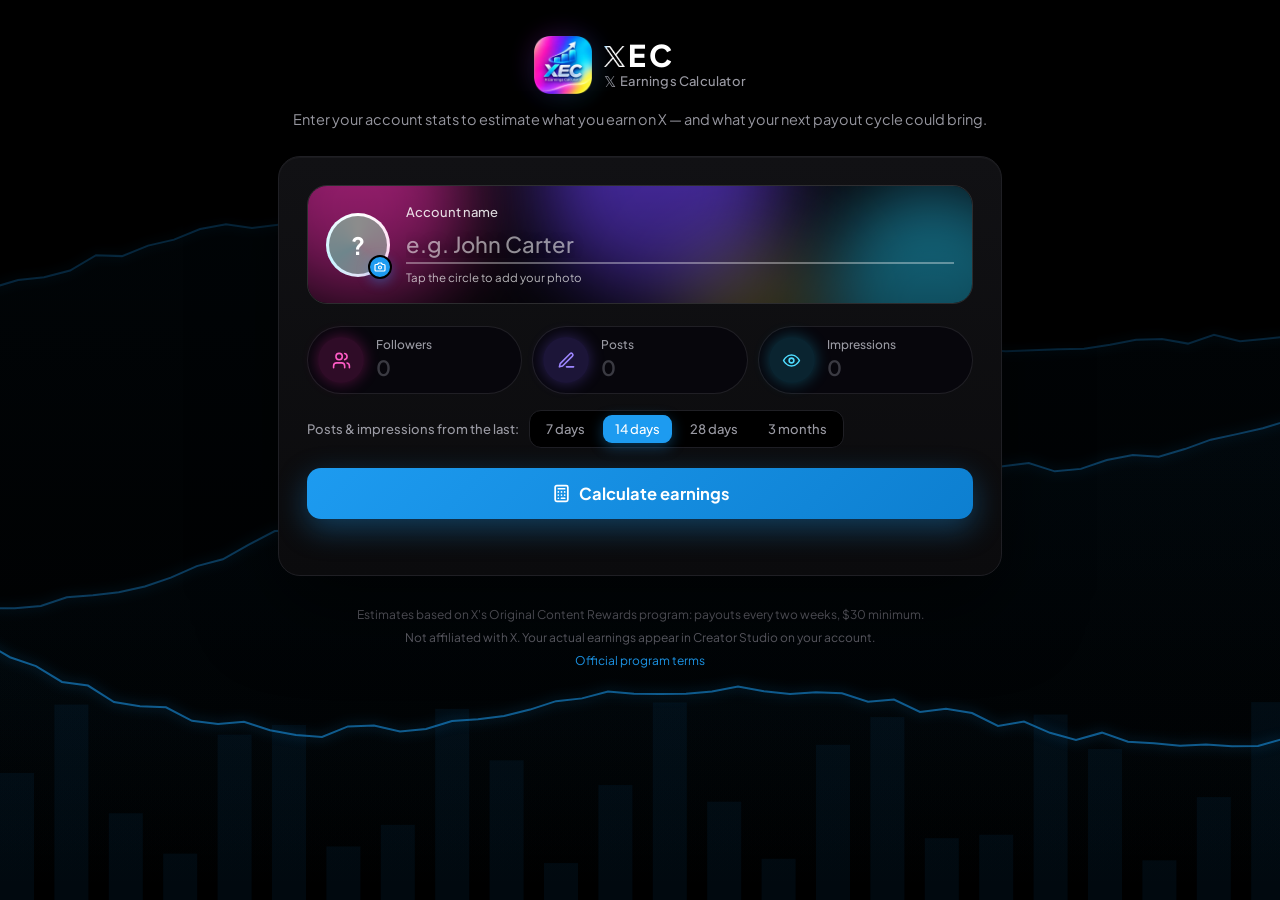
==== commit 75379808: "Show the number in words under each stats field Co-Authored-By: Claude Opus 5.5 <noreply@anthropic.c" ====
--- a/index.html
+++ b/index.html
@@ -318,13 +318,14 @@
 
   /* ===== stats section: Capsules ===== */
   .fields[data-f="12"]{gap:10px}
-  .fields[data-f="12"] .field{display:grid;grid-template-columns:auto 1fr;grid-template-rows:auto auto;align-items:center;column-gap:12px;row-gap:0;border-radius:40px;padding:10px 20px 10px 10px;background:#07060c;border-color:rgba(255,255,255,.1)}
+  .fields[data-f="12"] .field{display:grid;grid-template-columns:auto 1fr;grid-template-rows:auto auto auto;align-items:center;column-gap:12px;row-gap:0;border-radius:40px;padding:10px 22px 10px 10px;background:#07060c;border-color:rgba(255,255,255,.1)}
   .fields[data-f="12"] .field .top{display:contents}
-  .fields[data-f="12"] .ic{grid-row:1/3;width:46px;height:46px;border-radius:50%;background:linear-gradient(135deg,#ff2bb3,#6a3cff,#1fd2ff,#ffe94a,#ff2bb3);background-size:300% 300%;animation:auroraSlide 7s linear infinite;box-shadow:0 0 18px rgba(106,60,255,.4)}
+  .fields[data-f="12"] .ic{grid-row:1/4;width:46px;height:46px;border-radius:50%;background:linear-gradient(135deg,#ff2bb3,#6a3cff,#1fd2ff,#ffe94a,#ff2bb3);background-size:300% 300%;animation:auroraSlide 7s linear infinite;box-shadow:0 0 18px rgba(106,60,255,.4)}
   .fields[data-f="12"] .ic svg{stroke:#fff;width:19px;height:19px}
   .fields[data-f="12"] .t{grid-column:2;grid-row:1;font-size:12px;line-height:1.2}
   .fields[data-f="12"] .field input{grid-column:2;grid-row:2;font-size:21px}
-  .fields[data-f="12"] .field .hint{display:none}
+  .fields[data-f="12"] .field .hint{grid-column:2;grid-row:3;margin:0;min-height:0;font-size:11.5px;line-height:1.2;color:#9a9aa3;max-height:0;opacity:0;overflow:hidden;transition:max-height .25s ease,opacity .25s ease,margin .25s ease}
+  .fields[data-f="12"] .field .hint.has{max-height:18px;opacity:1;margin-top:1px}
   .fields[data-f="12"] .field:focus-within{border-color:rgba(255,255,255,.4);box-shadow:0 0 0 4px rgba(106,60,255,.18)}
   @keyframes auroraSlide{to{background-position:300% 0}}
 
@@ -623,6 +624,7 @@
     $(id).addEventListener('input', ()=>{
       const n = parseNum($(id).value);
       $('h-'+id).textContent = n ? arWords(n) : '';
+      $('h-'+id).classList.toggle('has', !!arWords(n));
       if(shown) calc(false);
     });
   });
@@ -1151,7 +1153,7 @@
   $('resetBtn').addEventListener('click', ()=>{
     ['name','followers','tweets','views'].forEach(id=>$(id).value='');
     $('name').dispatchEvent(new Event('input'));
-    ['followers','tweets','views'].forEach(id=>$('h-'+id).textContent='');
+    ['followers','tweets','views'].forEach(id=>{ $('h-'+id).textContent=''; $('h-'+id).classList.remove('has'); });
     $('avatarLetter').textContent='?';
     clearPhoto();
     $('results').classList.remove('show'); shown=false;
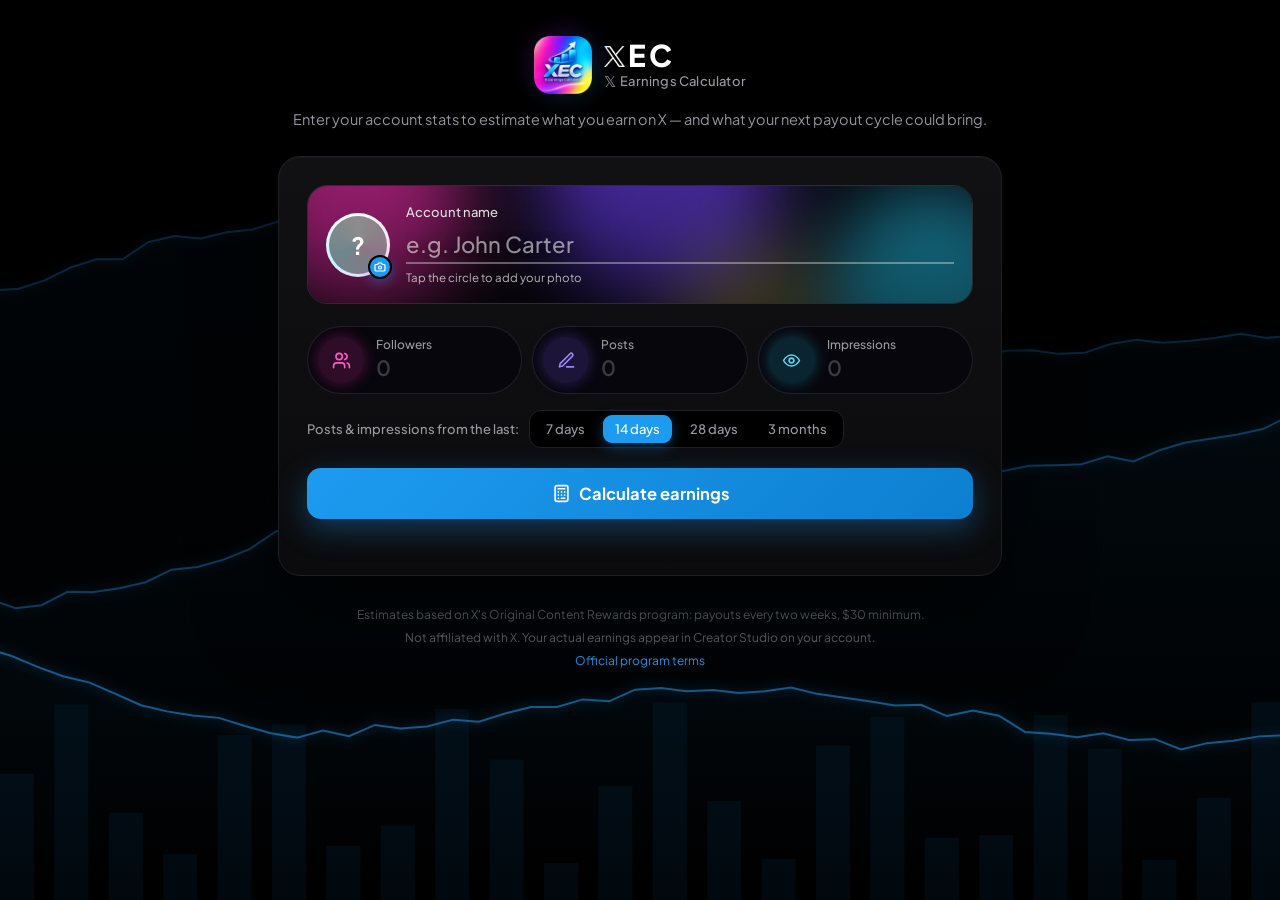
==== commit 5a3b6236: "Add payout calendar with a living scene to the results Co-Authored-By: Claude Opus 5.5 <noreply@anth" ====
--- a/index.html
+++ b/index.html
@@ -384,6 +384,53 @@
   @keyframes saveSlide{to{background-position:100% 0}}
 
 
+
+  /* ===== payout calendar (glass calendar with a living scene) ===== */
+  .pcal-box{margin-top:14px}
+  .pcal{position:relative;border-radius:20px;overflow:hidden;background:#07080a;padding:34px 18px 30px;perspective:1400px;isolation:isolate}
+  .pcal-bg{position:absolute;inset:0;width:100%;height:100%;z-index:0}
+  .pcal-card{position:relative;z-index:1;max-width:520px;margin:0 auto;border-radius:34px;overflow:hidden;background:rgba(20,22,28,.74);
+    backdrop-filter:blur(16px);-webkit-backdrop-filter:blur(16px);padding:24px 26px 22px;transform-style:preserve-3d;will-change:transform;
+    box-shadow:0 0 0 1px rgba(255,255,255,.09) inset,0 1px 0 rgba(255,255,255,.16) inset,0 50px 100px -40px rgba(0,0,0,.85),0 20px 40px -20px rgba(0,0,0,.6)}
+  .pcal-scene{position:absolute;left:0;top:0;width:100%;height:230px;z-index:0;pointer-events:none;
+    -webkit-mask-image:linear-gradient(180deg,#000 0,#000 30%,rgba(0,0,0,.78) 42%,rgba(0,0,0,.5) 54%,rgba(0,0,0,.26) 66%,rgba(0,0,0,.1) 78%,rgba(0,0,0,.03) 90%,transparent);
+            mask-image:linear-gradient(180deg,#000 0,#000 30%,rgba(0,0,0,.78) 42%,rgba(0,0,0,.5) 54%,rgba(0,0,0,.26) 66%,rgba(0,0,0,.1) 78%,rgba(0,0,0,.03) 90%,transparent)}
+  .pcal-over{position:absolute;inset:0;width:100%;height:100%;z-index:4;pointer-events:none}
+  .pcal-edge{position:absolute;inset:0;border-radius:inherit;z-index:5;pointer-events:none}
+  .pcal-nav{position:absolute;top:20px;width:38px;height:38px;border-radius:50%;border:none;cursor:pointer;z-index:6;display:grid;place-items:center;
+    background:rgba(255,255,255,.08);box-shadow:0 0 0 1px rgba(255,255,255,.1) inset;transition:transform .15s,background .25s}
+  .pcal-nav:hover{background:rgba(255,255,255,.16)}
+  .pcal-nav:active{transform:scale(.9)}
+  .pcal-nav svg{width:15px;height:15px;fill:none;stroke:#fff;stroke-width:1.7;stroke-linecap:round;stroke-linejoin:round}
+  .pcal-nav.prev{right:66px}.pcal-nav.next{right:20px}
+  .pcal-lab{position:relative;z-index:3;margin-top:84px;min-height:92px}
+  .pcal-lab small{display:block;font-family:"Space Mono",ui-monospace,monospace;font-size:12px;letter-spacing:1px;color:rgba(242,243,245,.6)}
+  .pcal-lab b{display:block;margin-top:5px;font-size:34px;line-height:1.15;font-weight:700;letter-spacing:-1px;color:#f2f3f5}
+  .pcal-lab span{display:block;margin-top:4px;font-size:13.5px;color:rgba(242,243,245,.62)}
+  .pcal-wd{position:relative;z-index:3;display:grid;grid-template-columns:repeat(7,1fr);margin-top:14px}
+  .pcal-wd span{text-align:center;font-family:"Space Mono",ui-monospace,monospace;font-size:11px;letter-spacing:1px;line-height:36px;color:rgba(242,243,245,.38)}
+  .pcal-gw{position:relative;z-index:3}
+  .pcal-grid{display:grid;grid-template-columns:repeat(7,1fr)}
+  .pcal-grid button{position:relative;height:54px;border:none;background:none;color:#f2f3f5;font:inherit;font-size:18px;font-variant-numeric:tabular-nums;cursor:pointer;border-radius:50%;z-index:2}
+  .pcal-grid button.out{color:rgba(242,243,245,.22)}
+  .pcal-grid button.today::before{content:"";position:absolute;left:50%;top:50%;width:40px;height:40px;margin:-20px 0 0 -20px;border-radius:50%;box-shadow:0 0 0 1px rgba(255,255,255,.28) inset}
+  .pcal-grid button i{position:absolute;left:50%;bottom:6px;width:5px;height:5px;margin-left:-2.5px;border-radius:50%;transition:opacity .3s}
+  .pcal-grid button.sel i{opacity:0}
+  .pcal-pill{position:absolute;left:0;top:0;width:44px;height:44px;margin:-22px 0 0 -22px;border-radius:50%;z-index:1;opacity:0;
+    transition:transform .5s cubic-bezier(.22,1,.36,1),opacity .3s,background .5s,box-shadow .5s}
+  .pcal-legend{display:flex;gap:16px;flex-wrap:wrap;justify-content:center;margin-top:12px;font-size:12px;color:var(--muted)}
+  .pcal-legend i{display:inline-block;width:7px;height:7px;border-radius:50%;margin-right:6px;vertical-align:1px}
+  @media (max-width:640px){
+    .pcal{padding:22px 10px 20px}
+    .pcal-card{border-radius:28px;padding:18px 14px 16px}
+    .pcal-scene{height:200px}
+    .pcal-lab{margin-top:70px;min-height:84px}
+    .pcal-lab b{font-size:27px}
+    .pcal-grid button{height:46px;font-size:16px}
+    .pcal-pill{width:38px;height:38px;margin:-19px 0 0 -19px}
+    .pcal-grid button.today::before{width:34px;height:34px;margin:-17px 0 0 -17px}
+    .pcal-nav{top:16px;width:34px;height:34px}.pcal-nav.prev{right:58px}.pcal-nav.next{right:16px}
+  }
 </style>
 </head>
 <body>
@@ -495,6 +542,24 @@
       </div>
     </div>
 
+    <div class="box pcal-box r-anim" style="animation-delay:.28s">
+      <h3><span class="ic"><svg viewBox="0 0 24 24"><rect x="3" y="4" width="18" height="18" rx="2"/><path d="M16 2v4M8 2v4M3 10h18"/></svg></span>Payout calendar</h3>
+      <div class="pcal" id="pcal">
+        <canvas class="pcal-bg" id="pcalBg"></canvas>
+        <div class="pcal-card" id="pcalCard">
+          <canvas class="pcal-scene" id="pcalScene"></canvas>
+          <button class="pcal-nav prev" id="pcalPrev" type="button" aria-label="Previous month"><svg viewBox="0 0 16 16"><path d="M10 3L5 8l5 5"/></svg></button>
+          <button class="pcal-nav next" id="pcalNext" type="button" aria-label="Next month"><svg viewBox="0 0 16 16"><path d="M6 3l5 5-5 5"/></svg></button>
+          <div class="pcal-lab" id="pcalLab"><small id="pcalSmall"></small><b id="pcalTitle"></b><span id="pcalSub"></span></div>
+          <div class="pcal-wd"><span>MON</span><span>TUE</span><span>WED</span><span>THU</span><span>FRI</span><span>SAT</span><span>SUN</span></div>
+          <div class="pcal-gw" id="pcalGw"><div class="pcal-pill" id="pcalPill"></div><div class="pcal-grid" id="pcalGrid"></div></div>
+          <canvas class="pcal-over" id="pcalOver"></canvas>
+          <div class="pcal-edge" id="pcalEdge"></div>
+        </div>
+      </div>
+      <div class="pcal-legend"><span><i style="background:#ffc060"></i>Next payout</span><span><i style="background:#4fdcff"></i>Upcoming payouts</span><span><i style="background:#6b6b78"></i>Past payouts</span><span>Tap any day</span></div>
+    </div>
+
     <div class="box rates r-anim" style="animation-delay:.3s">
       <h3><span class="ic"><svg viewBox="0 0 24 24"><path d="M3 3v18h18"/><path d="M7 14h3M7 10h7M7 18h10"/></svg></span>Simulation rate per 1,000 impressions <b class="rate-pill">$0.08 – $0.35</b></h3>
       <div class="rate-you" id="rateYou"></div>
@@ -817,6 +882,7 @@
     }
 
     renderRates(views, rate);
+    setTimeout(()=>{ if(window.__pcalUpdate) window.__pcalUpdate(fromButton); },0);
     window.__last = {nm, periodEarn, cycleEarn, month, next:p.next, views, followers, tweets, vp, rate, period:$('rPeriod').textContent};
 
     if(fromButton && !shown){
@@ -1217,6 +1283,299 @@
 
 
 
+
+// ===== payout calendar: glass calendar with a living scene =====
+(function(){
+  const $=id=>document.getElementById(id);
+  const box=$('pcal'), card=$('pcalCard'), gridEl=$('pcalGrid'), gw=$('pcalGw'), pill=$('pcalPill'), edge=$('pcalEdge');
+  const cvBg=$('pcalBg'), cvSc=$('pcalScene'), cvOv=$('pcalOver');
+  const bg=cvBg.getContext('2d'), sc=cvSc.getContext('2d'), ov=cvOv.getContext('2d');
+  const reduce = window.matchMedia && matchMedia('(prefers-reduced-motion: reduce)').matches;
+  const ANCHOR=new Date(2026,8,25), CYCLE=14, USD_SAR=3.75, MIN=30;
+  const TAU=Math.PI*2;
+  const cl=(v,a=0,b=1)=>Math.max(a,Math.min(b,v)), lerp=(a,b,t)=>a+(b-a)*t;
+  const oq=t=>{t=cl(t);return 1-Math.pow(1-t,5)};
+  const ss=(a,b,x)=>{const t=cl((x-a)/(b-a));return t*t*(3-2*t)};
+  const rnd=n=>{const x=Math.sin(n*127.1+311.7)*43758.5453;return x-Math.floor(x)};
+  const mixc=(a,b,t)=>a.map((v,i)=>v+(b[i]-v)*t);
+  const rgb=(c,a=1)=>`rgba(${c[0]|0},${c[1]|0},${c[2]|0},${a})`;
+  function glow(g,x,y,r,c,a){ if(a<=0.002) return; const k=g.createRadialGradient(x,y,0,x,y,r); k.addColorStop(0,rgb(c,a)); k.addColorStop(1,rgb(c,0)); g.fillStyle=k; g.beginPath(); g.arc(x,y,r,0,TAU); g.fill(); }
+  const fmt=n=> n>=100 ? Math.round(n).toLocaleString('en-US') : n.toLocaleString('en-US',{minimumFractionDigits:2,maximumFractionDigits:2});
+  const day0=d=>{const x=new Date(d); x.setHours(0,0,0,0); return x;};
+  const sameDay=(a,b)=>a&&b&&a.getFullYear()===b.getFullYear()&&a.getMonth()===b.getMonth()&&a.getDate()===b.getDate();
+  const isPayout=d=>{ const diff=Math.round((day0(d)-ANCHOR)/864e5); return diff>=0 && diff%CYCLE===0; };
+  function nextPayout(){ const t=day0(new Date()); const diff=Math.round((t-ANCHOR)/864e5); if(diff<=0) return new Date(ANCHOR); const k=Math.ceil(diff/CYCLE); const n=new Date(ANCHOR); n.setDate(ANCHOR.getDate()+k*CYCLE); return n; }
+  const WD=['SUN','MON','TUE','WED','THU','FRI','SAT'], MO=['JAN','FEB','MAR','APR','MAY','JUN','JUL','AUG','SEP','OCT','NOV','DEC'];
+  const MONTH_NAME=['January','February','March','April','May','June','July','August','September','October','November','December'];
+
+  // tints: ambient (aurora violet), next payout (gold), upcoming (cyan), past (grey)
+  const C_AMB=[106,60,255], C_NEXT=[255,176,72], C_FUT=[31,210,255], C_PAST=[120,128,150], C_DAY=[180,190,255];
+  let view=null, sel=null, selKind='none', selT=0, tint=[...C_AMB];
+  let aCoins=0, aFw=0, aAmb=1, started=false, visible=false, raf=0, t0=performance.now();
+  let pillXY=null, tilt=[0,0], tiltT=[0,0];
+
+  // ----- canvas sizing -----
+  let W=0,H=0,SH=230,DPR=1, BW=0, BH=0;
+  function fit(){
+    DPR=Math.min(2,window.devicePixelRatio||1);
+    const r=card.getBoundingClientRect(); W=r.width; H=r.height;
+    SH=cvSc.getBoundingClientRect().height||230;
+    cvSc.width=Math.round(W*DPR); cvSc.height=Math.round(SH*DPR);
+    cvOv.width=Math.round(W*DPR); cvOv.height=Math.round(H*DPR);
+    const b=box.getBoundingClientRect(); BW=b.width; BH=b.height;
+    cvBg.width=Math.round(BW/2); cvBg.height=Math.round(BH/2);
+    placePill(false);
+  }
+
+  // ----- the month grid -----
+  function cellsFor(y,m){
+    const first=(new Date(y,m,1).getDay()+6)%7, days=new Date(y,m+1,0).getDate(), prevDays=new Date(y,m,0).getDate();
+    const rows=Math.ceil((first+days)/7), out=[];
+    for(let i=0;i<rows*7;i++){
+      const d=i-first+1; let date, isOut=false;
+      if(d<1){ date=new Date(y,m-1,prevDays+d); isOut=true; }
+      else if(d>days){ date=new Date(y,m+1,d-days); isOut=true; }
+      else date=new Date(y,m,d);
+      out.push({date,out:isOut});
+    }
+    return out;
+  }
+  function kindOf(d){
+    if(!isPayout(d)) return 'day';
+    const np=nextPayout();
+    if(sameDay(d,np)) return 'next';
+    return day0(d)<np ? 'past' : 'future';
+  }
+  const DOT={next:'#ffc060',future:'#4fdcff',past:'#6b6b78'};
+  function buildGrid(dir){
+    const cells=cellsFor(view.getFullYear(),view.getMonth()), today=day0(new Date());
+    const make=()=>{
+      gridEl.innerHTML='';
+      cells.forEach((c,i)=>{
+        const b=document.createElement('button'); b.type='button'; b.textContent=c.date.getDate();
+        if(c.out) b.classList.add('out');
+        if(sameDay(c.date,today)) b.classList.add('today');
+        const k=kindOf(c.date);
+        if(k!=='day' && !c.out){ const dot=document.createElement('i'); dot.style.background=DOT[k]; b.appendChild(dot); }
+        if(sel && sameDay(c.date,sel)) b.classList.add('sel');
+        b.addEventListener('click',()=>select(c.date,true));
+        gridEl.appendChild(b);
+        if(dir && !reduce){
+          const col=i%7;
+          b.animate([{opacity:0,transform:`translateX(${28*dir}px)`},{opacity:1,transform:'none'}],{duration:550,delay:260+col*30,easing:'cubic-bezier(.22,1,.36,1)',fill:'backwards'});
+        }
+      });
+      if(started) fit(); else placePill(false);
+    };
+    if(dir && !reduce && gridEl.children.length){
+      const olds=[...gridEl.children]; let n=0;
+      olds.forEach((b,i)=>{ const a=b.animate([{opacity:1,transform:'none'},{opacity:0,transform:`translateX(${-28*dir}px)`}],{duration:300,delay:(i%7)*25,easing:'cubic-bezier(.65,0,.35,1)',fill:'forwards'}); a.onfinish=()=>{ if(++n===olds.length) make(); }; });
+      pill.style.opacity=0;
+    } else make();
+  }
+
+  function placePill(animate){
+    if(!sel){ pill.style.opacity=0; pillXY=null; return; }
+    const cells=cellsFor(view.getFullYear(),view.getMonth());
+    const idx=cells.findIndex(c=>!c.out && sameDay(c.date,sel));
+    if(idx<0){ pill.style.opacity=0; pillXY=null; return; }
+    const b=gridEl.children[idx];
+    const x=b.offsetLeft+b.offsetWidth/2, y=b.offsetTop+b.offsetHeight/2;
+    if(!animate){ pill.style.transition='none'; requestAnimationFrame(()=>pill.style.transition=''); }
+    pill.style.transform=`translate(${x}px,${y}px)`;
+    pill.style.opacity=1;
+    const pc = selKind==='next'?C_NEXT: selKind==='future'?C_FUT: selKind==='past'?C_PAST: C_DAY;
+    const dk=mixc(pc,[20,20,40],.35);
+    pill.style.background=`linear-gradient(160deg,${rgb(mixc(pc,[255,255,255],.25))},${rgb(dk)})`;
+    pill.style.boxShadow=`0 0 0 1px rgba(255,255,255,.35) inset,0 0 32px ${rgb(pc,.6)},0 8px 20px -6px ${rgb(pc,.7)}`;
+    // the pill's centre in card px (for the coin stack)
+    const cr=card.getBoundingClientRect(), gr=gw.getBoundingClientRect();
+    pillXY=[gr.left-cr.left+x, gr.top-cr.top+y];
+  }
+
+  // ----- label -----
+  function setLabel(small,title,sub){
+    const lab=$('pcalLab');
+    $('pcalSmall').textContent=small; $('pcalTitle').textContent=title; $('pcalSub').textContent=sub;
+    if(!reduce) lab.animate([{opacity:0,filter:'blur(6px)',transform:'translateY(10px)'},{opacity:1,filter:'blur(0)',transform:'none'}],{duration:600,easing:'cubic-bezier(.22,1,.36,1)'});
+  }
+  function cycleAmt(){ const r=window.__last; return r ? r.cycleEarn : 0; }
+  function monthLabel(){
+    const y=view.getFullYear(), m=view.getMonth();
+    const n=cellsFor(y,m).filter(c=>!c.out && isPayout(c.date)).length;
+    setLabel(String(y), MONTH_NAME[m], n ? `${n} payout day${n>1?'s':''} this month` : 'No payout days this month');
+  }
+  function select(d,user){
+    sel=day0(d); selKind=kindOf(sel); selT=performance.now();
+    if(sel.getMonth()!==view.getMonth()||sel.getFullYear()!==view.getFullYear()){
+      const dir = sel>view ? 1 : -1; view=new Date(sel.getFullYear(),sel.getMonth(),1); buildGrid(dir);
+    } else { [...gridEl.children].forEach(b=>b.classList.remove('sel')); buildGridSelOnly(); placePill(true); }
+    const small=`${WD[sel.getDay()]} · ${sel.getDate()} ${MO[sel.getMonth()]}`;
+    const amt=cycleAmt(), np=nextPayout(), days=Math.round((np-day0(new Date()))/864e5);
+    if(selKind==='next'){
+      setLabel(small, '$'+fmt(amt), `Next payout · ≈ ${fmt(amt*USD_SAR)} SAR · ${days===0?'today':days===1?'tomorrow':'in '+days+' days'}${amt<MIN?' · rolls over (< $30)':''}`);
+    } else if(selKind==='future'){
+      setLabel(small, '$'+fmt(amt), `Upcoming payout · estimated at your current pace`);
+    } else if(selKind==='past'){
+      setLabel(small, 'Paid out', 'Past payout cycle');
+    } else {
+      const dd=Math.round((np-sel)/864e5);
+      setLabel(small, 'No payout', dd>0 ? `Next payout in ${dd} day${dd>1?'s':''} · ${WD[np.getDay()]} ${np.getDate()} ${MO[np.getMonth()]}` : `Payouts arrive every 2 weeks`);
+    }
+  }
+  function buildGridSelOnly(){
+    const cells=cellsFor(view.getFullYear(),view.getMonth());
+    [...gridEl.children].forEach((b,i)=>b.classList.toggle('sel', !cells[i].out && sameDay(cells[i].date,sel)));
+  }
+  function shiftMonth(dir){
+    view=new Date(view.getFullYear(),view.getMonth()+dir,1);
+    buildGrid(dir);
+    if(!(sel && sel.getMonth()===view.getMonth() && sel.getFullYear()===view.getFullYear())){ monthLabel(); }
+    else setTimeout(()=>placePill(false),900);
+  }
+  $('pcalPrev').addEventListener('click',()=>shiftMonth(-1));
+  $('pcalNext').addEventListener('click',()=>shiftMonth(1));
+
+  // ----- scenes (card px) -----
+  function ambient(g,t,a){
+    if(a<0.01) return;
+    g.save(); g.globalCompositeOperation='lighter';
+    glow(g,W*0.5,30,W*0.48,[255,43,179],0.16*a);
+    glow(g,W*0.82,80,W*0.36,[31,210,255],0.15*a);
+    glow(g,W*0.18,90,W*0.34,[106,60,255],0.18*a);
+    for(let k=0;k<40;k++){
+      const u=k/39;
+      const c = u<0.5 ? mixc([255,60,190],[120,90,255],u*2) : mixc([120,90,255],[40,215,255],(u-0.5)*2);
+      g.strokeStyle=rgb(c,(0.05+0.1*Math.sin(Math.PI*u))*a); g.lineWidth=1.5; g.beginPath();
+      for(let x=-20;x<=W+20;x+=12){
+        const y=90+u*42*Math.sin(x*0.006+t*0.5+1)+30*Math.sin(x*0.009-t*0.7+u*2.2)+16*Math.sin(x*0.021+t*1.1+u*4);
+        x===-20?g.moveTo(x,y):g.lineTo(x,y);
+      }
+      g.stroke();
+    }
+    g.restore();
+  }
+  const COINS=[...Array(70)].map((_,i)=>({x:rnd(i),ph:rnd(i+50),sp:0.35+rnd(i+90)*0.75,r:rnd(i+130),sw:rnd(i+170),spin:rnd(i+210)*6}));
+  function coin(g,x,y,r,spin,a){
+    const sx=Math.max(0.12,Math.abs(Math.cos(spin)));
+    g.save(); g.translate(x,y); g.scale(sx,1);
+    const gr=g.createLinearGradient(-r,-r,r,r); gr.addColorStop(0,rgb([255,236,160],a)); gr.addColorStop(.5,rgb([255,196,70],a)); gr.addColorStop(1,rgb([214,140,30],a));
+    g.fillStyle=gr; g.beginPath(); g.arc(0,0,r,0,TAU); g.fill();
+    g.strokeStyle=rgb([170,105,20],a*0.9); g.lineWidth=Math.max(1,r*0.14); g.beginPath(); g.arc(0,0,r*0.78,0,TAU); g.stroke();
+    if(sx>0.55 && r>4){ g.fillStyle=rgb([150,92,15],a*0.9); g.font=`800 ${Math.round(r*1.15)}px "Plus Jakarta Sans",sans-serif`; g.textAlign='center'; g.textBaseline='middle'; g.fillText('$',0,r*0.06); }
+    g.restore();
+  }
+  function coins(g,tt,a,HH,WW,dens){
+    if(a<0.01) return;
+    COINS.forEach((f,i)=>{
+      if(i/COINS.length>dens) return;
+      const depth=f.r, rad=3+depth*6, fall=tt*(50+f.sp*70)*(0.6+depth*0.8);
+      const y=((f.ph*HH+fall)%(HH+30))-15;
+      if(!(fall>y+15 || tt>3.2)) return;
+      const x=((f.x*WW+Math.sin(tt*(0.6+f.sw)+i)*(8+depth*12))%(WW+30))-15;
+      coin(g,x,y,rad,f.spin+tt*(2+f.sw*4),(0.55+depth*0.45)*a);
+    });
+  }
+  const PAL=[[255,43,179],[106,60,255],[31,210,255],[255,233,74],[255,255,255],[150,120,255]];
+  function fireworks(g,t,a){
+    if(a<0.01) return 0;
+    let flash=0; g.save(); g.globalCompositeOperation='lighter';
+    glow(g,W/2,SH,W*0.5,[60,40,120],0.25*a);
+    const P=3.4;
+    for(let k=0;k<7;k++){
+      const d=((t - k*0.48)%P+P)%P;
+      const bx=[0.72,0.3,0.52,0.14,0.86,0.42,0.64][k]*W, by=56+rnd(k+17)*56, c=PAL[k%PAL.length], n=34+(k*7)%12, pw=(0.7+rnd(k+71)*0.4)*Math.min(1,W/520);
+      if(d<1.7){
+        const life=d/1.7; flash+=Math.exp(-d/0.22);
+        glow(g,bx,by,150*oq(d/0.3)*Math.min(1,W/520),c,0.35*(1-life)*a*Math.exp(-d*2));
+        for(let i=0;i<n;i++){
+          const an=(i/n)*TAU+rnd(k*31+i)*0.25, sp=(160+rnd(k*53+i)*140)*pw*(i%3?1:0.55), kk=2.6;
+          const s=(1-Math.exp(-kk*d))/kk, x=bx+Math.cos(an)*sp*s, y=by+Math.sin(an)*sp*s+26*d*d;
+          const dm=Math.max(0,d-0.15), s0=(1-Math.exp(-kk*dm))/kk, x0=bx+Math.cos(an)*sp*s0, y0=by+Math.sin(an)*sp*s0+26*dm*dm;
+          const al=Math.pow(1-life,1.4)*(0.6+0.4*Math.sin(d*38+i*2.3))*a;
+          g.strokeStyle=rgb(mixc([255,255,255],c,cl(d*2.2)),al); g.lineWidth=2.2; g.lineCap='round';
+          g.beginPath(); g.moveTo(x0,y0); g.lineTo(x,y); g.stroke();
+        }
+      } else if(d>P-0.42){
+        const u=(d-(P-0.42))/0.42, y=lerp(SH+10,by,oq(u)), x=bx+Math.sin(u*9+k)*3;
+        g.strokeStyle=rgb([255,236,200],0.8*a); g.lineWidth=2; g.lineCap='round'; g.beginPath(); g.moveTo(x,y); g.lineTo(x,y+26*(1-u)+6); g.stroke();
+        glow(g,x,y,9,[255,236,200],0.7*a);
+      }
+    }
+    g.restore(); return flash;
+  }
+  // a little pile of coins building up on top of the selected next-payout day
+  function coinPile(g,cx,cy,cap,a){
+    const R=pill.offsetWidth/2||22, n=Math.round(cap*9);
+    for(let i=0;i<n;i++){
+      const row=i<5?0:(i<8?1:2), idxs=[[0,1,2,3,4],[0,1,2],[0]][row], j=i-(row===0?0:row===1?5:8);
+      const cols=idxs.length, off=(j-(cols-1)/2)*R*0.42;
+      const x=cx+off, y=cy-R-2-row*R*0.24 - (row===0?Math.cos(off/R*1.4)*R*0.18:0);
+      g.save(); g.translate(x,y); g.scale(1,0.42);
+      const gr=g.createLinearGradient(0,-R*0.3,0,R*0.3); gr.addColorStop(0,rgb([255,236,160],a)); gr.addColorStop(1,rgb([214,140,30],a));
+      g.shadowColor='rgba(80,40,0,.45)'; g.shadowBlur=4; g.shadowOffsetY=2;
+      g.fillStyle=gr; g.beginPath(); g.arc(0,0,R*0.3,0,TAU); g.fill();
+      g.restore();
+    }
+  }
+
+  // ----- frame -----
+  function frame(now){
+    const t=(now-t0)/1000, tt=(now-selT)/1000;
+    const want={coins: selKind==='next'?1:0, fw: selKind==='future'?1:0};
+    const k=reduce?1:0.06;
+    aCoins+= (want.coins-aCoins)*k; aFw+=(want.fw-aFw)*k; aAmb=1-Math.max(aCoins,aFw)*0.85;
+    const target = selKind==='next'?C_NEXT: selKind==='future'?C_FUT: selKind==='past'?C_PAST: C_AMB;
+    tint=mixc(tint,target,k);
+
+    // scene
+    sc.setTransform(DPR,0,0,DPR,0,0); sc.clearRect(0,0,W,SH);
+    ambient(sc,t,aAmb);
+    if(aCoins>0.01){ sc.save(); sc.globalCompositeOperation='lighter'; glow(sc,W*0.7,30,W*0.42,[255,170,60],0.3*aCoins); glow(sc,W*0.25,10,W*0.35,[255,220,140],0.18*aCoins); sc.restore(); coins(sc,tt,aCoins,SH*0.62,W,1); }
+    const flash=fireworks(sc,t,aFw);
+
+    // overlay: coins over the whole card + the pile on the day
+    ov.setTransform(DPR,0,0,DPR,0,0); ov.clearRect(0,0,W,H);
+    if(aCoins>0.01){
+      ov.save(); ov.globalAlpha=0.38; coins(ov,tt,aCoins,H,W,W<480?0.14:0.22); ov.restore();
+      if(pillXY && sel && selKind==='next'){ const cap=ss(0.7,2.9,tt); if(cap>0.01) coinPile(ov,pillXY[0],pillXY[1],cap,aCoins); }
+    }
+
+    // light behind the glass
+    bg.setTransform(0.5,0,0,0.5,0,0); bg.fillStyle='#07080A'; bg.fillRect(0,0,BW,BH);
+    const p=(t/13)*TAU, f=Math.min(1,flash);
+    glow(bg,BW*0.35+BW*0.06*Math.sin(p),BH*0.3+BH*0.04*Math.cos(p),Math.max(BW,BH)*0.55,tint,0.34+0.1*f);
+    glow(bg,BW*0.7-BW*0.05*Math.sin(p),BH*0.8+BH*0.03*Math.cos(p*2),Math.max(BW,BH)*0.5,mixc(tint,[60,70,160],0.6),0.26);
+    glow(bg,BW*0.5,BH*0.2,Math.max(BW,BH)*0.3,tint,0.2+0.14*f);
+
+    edge.style.boxShadow=`0 0 0 1px ${rgb(tint,0.2+0.25*f)} inset, 0 2px 0 ${rgb(mixc(tint,[255,255,255],0.6),0.18+0.3*f)} inset`;
+
+    // gentle tilt toward the pointer
+    tilt[0]+= (tiltT[0]-tilt[0])*0.08; tilt[1]+= (tiltT[1]-tilt[1])*0.08;
+    card.style.transform=`rotateX(${(-tilt[1]*2.4).toFixed(3)}deg) rotateY(${(tilt[0]*2.4).toFixed(3)}deg)`;
+
+    if(!reduce && visible) raf=requestAnimationFrame(frame);
+  }
+  box.addEventListener('pointermove',e=>{ const r=box.getBoundingClientRect(); tiltT=[((e.clientX-r.left)/r.width-0.5)*2,((e.clientY-r.top)/r.height-0.5)*2]; });
+  box.addEventListener('pointerleave',()=>{ tiltT=[0,0]; });
+
+  function run(){ cancelAnimationFrame(raf); if(reduce){ frame(performance.now()); } else if(visible) raf=requestAnimationFrame(frame); }
+  const io=new IntersectionObserver(es=>{ visible=es[0].isIntersecting; if(visible && started) run(); else cancelAnimationFrame(raf); },{threshold:0.05});
+  io.observe(box);
+  let rt; addEventListener('resize',()=>{ clearTimeout(rt); rt=setTimeout(()=>{ if(started){ fit(); } },120); });
+  document.addEventListener('visibilitychange',()=>{ if(document.hidden) cancelAnimationFrame(raf); else if(started) run(); });
+
+  window.__pcalUpdate=function(fromButton){
+    if(!started){
+      started=true; const np=nextPayout(); view=new Date(np.getFullYear(),np.getMonth(),1);
+      buildGrid(0); monthLabel();
+      requestAnimationFrame(()=>{ fit(); run(); });
+      setTimeout(()=>select(np,false), reduce?0:1100);
+      return;
+    }
+    if(sel) select(sel,false);   // refresh the amount in the label
+  };
+})();
 </script>
 </body>
 </html>
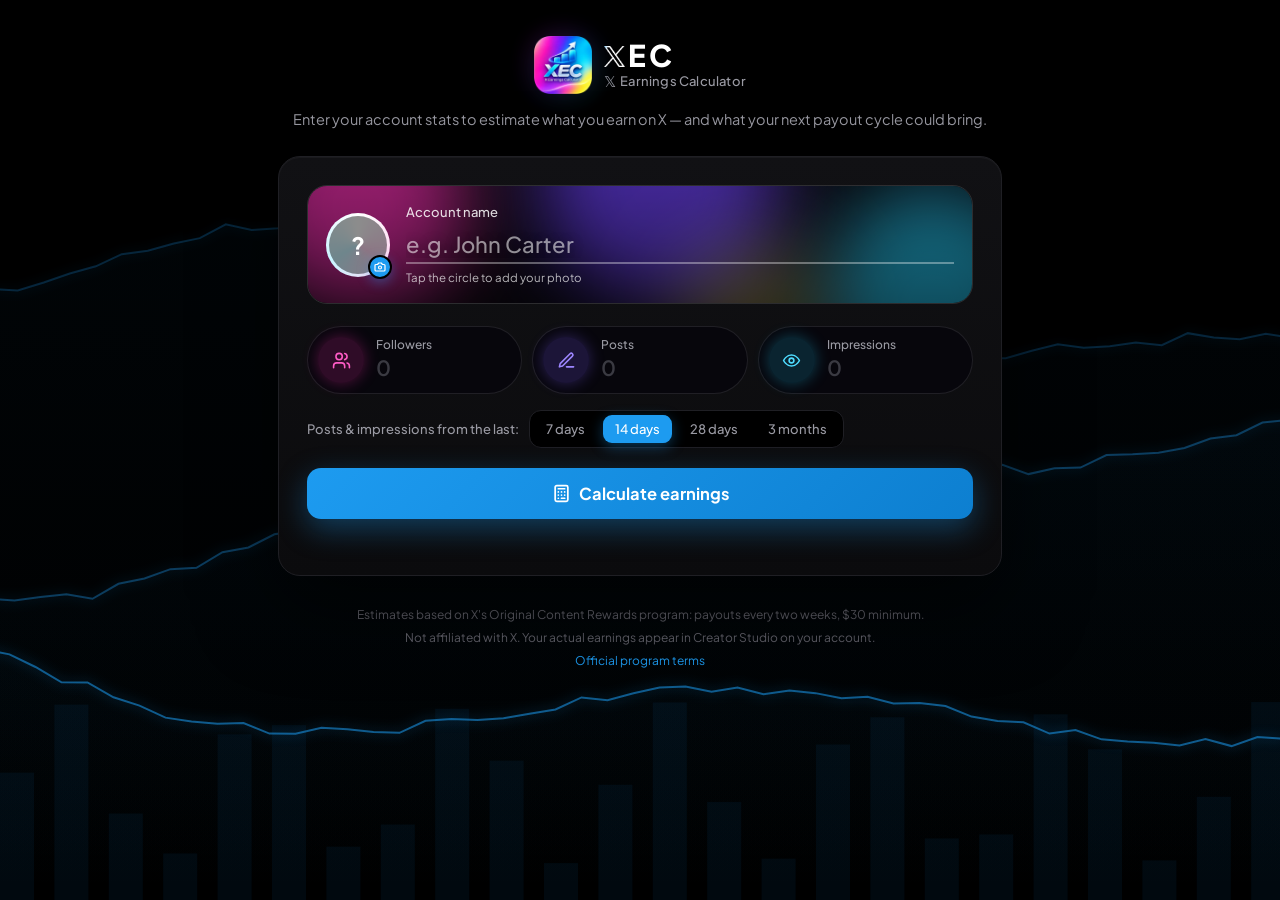
==== commit 6f826e7e: "Add a QR code to xec.life on the earnings ticket Co-Authored-By: Claude Opus 5.5 <noreply@anthropic." ====
--- a/index.html
+++ b/index.html
@@ -1097,6 +1097,19 @@
         ctx.fillText('* ESTIMATE ONLY · NOT AFFILIATED WITH X', X(px+pw/2), Y(py+ph-22));
       ctx.globalAlpha=1;
     }
+    // QR code → xec.life, bottom-right corner beside the barcode
+    {
+      const QR='1111111010010010001111111|1000001010111110001000001|1011101011010111001011101|1011101000100101101011101|1011101011011010101011101|1000001001110110101000001|1111111010101010101111111|0000000000011111100000000|1001111110101010110010111|0111000011101011110111110|0110001101000001101101001|0110100110000011100101111|1101011001010111101000001|1100100001001011110010010|1110001101000011011011111|1010100010001110010101101|1011101100111001111110110|0000000010010000100010110|1111111010001110101010001|1000001011010101100010001|1011101011110101111110011|1011101011001100101000011|1011101000010101110011111|1000001001011101000110111|1111111011111100110001001'.split('|'), n=QR.length;
+      const box=96, pad=7, qx=X(510), qy=Y(1052), bw=box*K, cell=(box-pad*2)*K/n;
+      ctx.save();
+      ctx.fillStyle='#ffffff'; ctx.shadowColor='rgba(0,0,0,.18)'; ctx.shadowBlur=10*K;
+      ctx.beginPath(); ctx.roundRect ? ctx.roundRect(qx,qy,bw,bw,10*K) : rr(ctx,qx,qy,bw,bw,10*K); ctx.fill();
+      ctx.shadowBlur=0; ctx.fillStyle='#0a0a0a';
+      for(let r=0;r<n;r++) for(let c=0;c<n;c++) if(QR[r][c]==='1') ctx.fillRect(qx+pad*K+c*cell, qy+pad*K+r*cell, Math.ceil(cell), Math.ceil(cell));
+      ctx.textAlign='center'; ctx.font=M(700,10.5);
+      ctx.fillText('SCAN · XEC.LIFE', qx+bw/2, qy+bw+15*K);
+      ctx.restore();
+    }
     ctx.textAlign='left';
     drawWM(ctx);
     return steps;
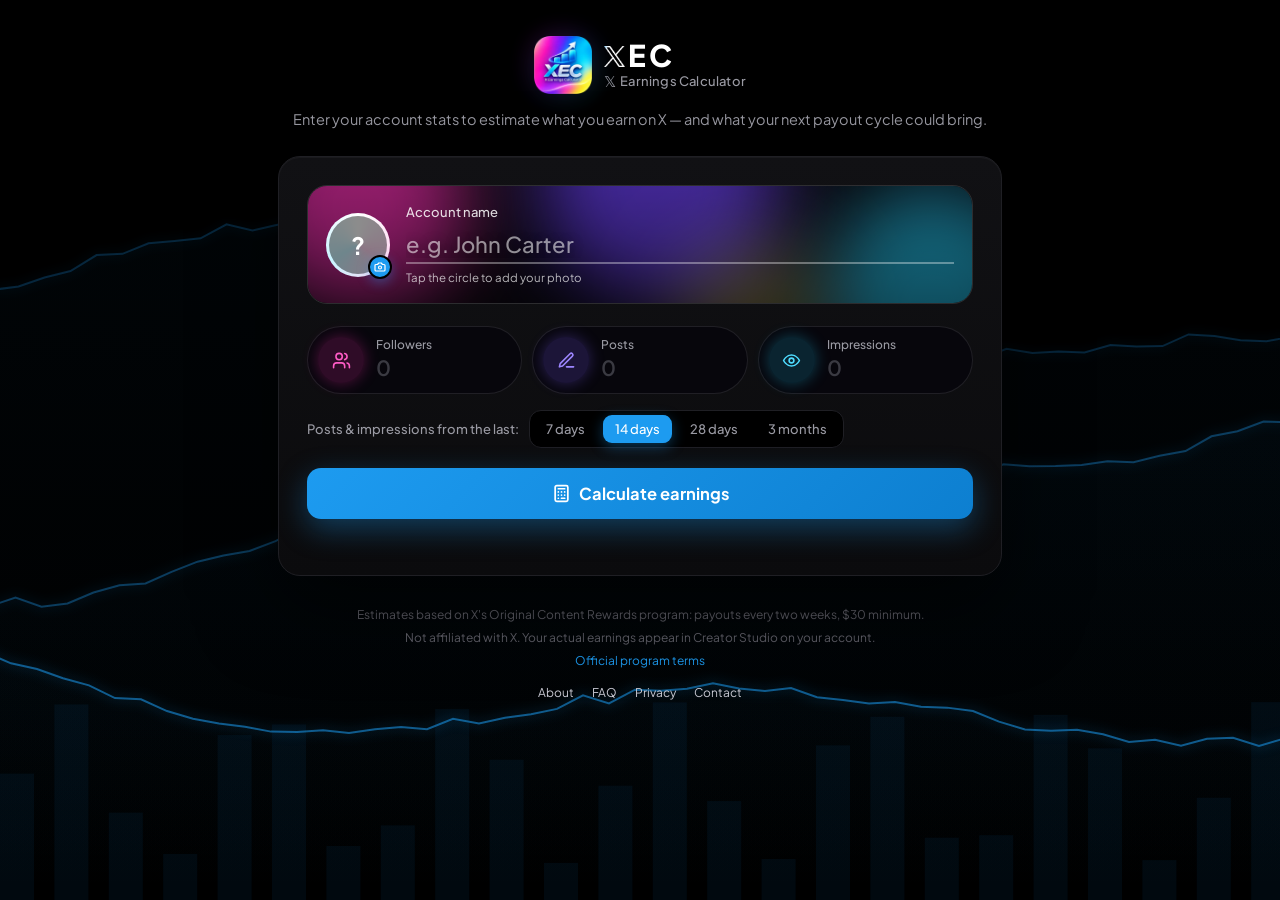
==== commit 216fe1c5: "Add About, FAQ, Privacy and Contact pages, sitemap, robots and Vercel Web Analytics Co-Authored-By: " ====
--- a/index.html
+++ b/index.html
@@ -431,7 +431,17 @@
     .pcal-grid button.today::before{width:34px;height:34px;margin:-17px 0 0 -17px}
     .pcal-nav{top:16px;width:34px;height:34px}.pcal-nav.prev{right:58px}.pcal-nav.next{right:16px}
   }
+
+  .foot-nav{display:flex;gap:18px;justify-content:center;flex-wrap:wrap;margin-top:10px}
+  .foot-nav a{color:#c9c9d3;text-decoration:none}.foot-nav a:hover{color:#fff}
 </style>
+<script>
+  // Vercel Web Analytics: only on the live domain
+  if (/(^|\.)xec\.life$/.test(location.hostname)) {
+    window.va = window.va || function(){ (window.vaq = window.vaq || []).push(arguments); };
+    var s = document.createElement('script'); s.defer = true; s.src = '/_vercel/insights/script.js'; document.head.appendChild(s);
+  }
+</script>
 </head>
 <body>
 <div class="bgx" id="bg4"><canvas id="cv4"></canvas></div>
@@ -611,6 +621,7 @@
     Estimates based on X's Original Content Rewards program: payouts every two weeks, $30 minimum.<br>
     Not affiliated with X. Your actual earnings appear in Creator Studio on your account.<br>
     <a href="https://help.x.com/using-x/original-content-rewards" target="_blank" rel="noopener">Official program terms</a>
+    <nav class="foot-nav"><a href="https://www.xec.life/about">About</a><a href="https://www.xec.life/faq">FAQ</a><a href="https://www.xec.life/privacy">Privacy</a><a href="https://www.xec.life/contact">Contact</a></nav>
   </footer>
 </div>
 
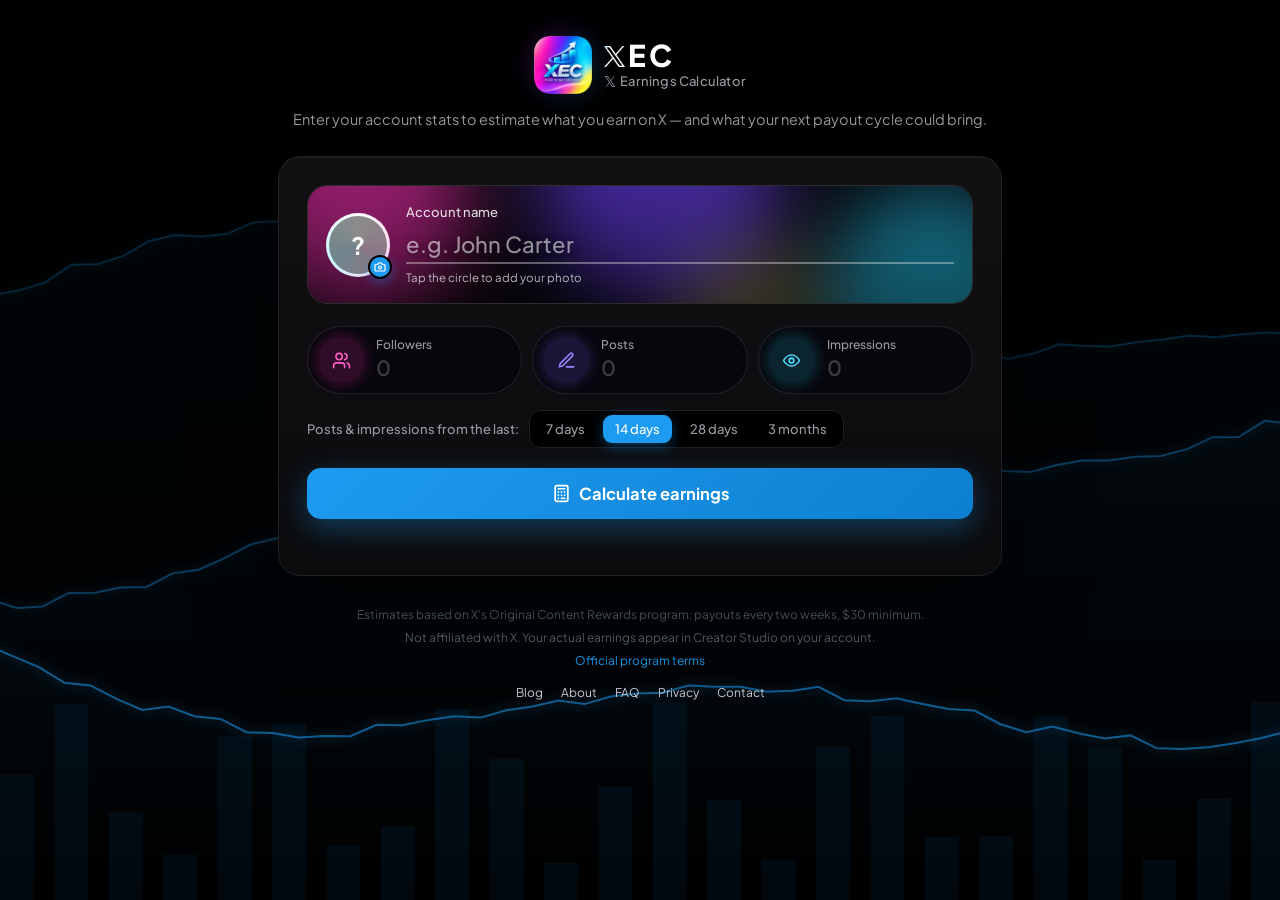
==== commit 876ed33f: "Add blog with 5 creator guides and affiliate tool slots Co-Authored-By: Claude Opus 5.5 <noreply@ant" ====
--- a/index.html
+++ b/index.html
@@ -621,7 +621,7 @@
     Estimates based on X's Original Content Rewards program: payouts every two weeks, $30 minimum.<br>
     Not affiliated with X. Your actual earnings appear in Creator Studio on your account.<br>
     <a href="https://help.x.com/using-x/original-content-rewards" target="_blank" rel="noopener">Official program terms</a>
-    <nav class="foot-nav"><a href="https://www.xec.life/about">About</a><a href="https://www.xec.life/faq">FAQ</a><a href="https://www.xec.life/privacy">Privacy</a><a href="https://www.xec.life/contact">Contact</a></nav>
+    <nav class="foot-nav"><a href="https://www.xec.life/blog">Blog</a><a href="https://www.xec.life/about">About</a><a href="https://www.xec.life/faq">FAQ</a><a href="https://www.xec.life/privacy">Privacy</a><a href="https://www.xec.life/contact">Contact</a></nav>
   </footer>
 </div>
 
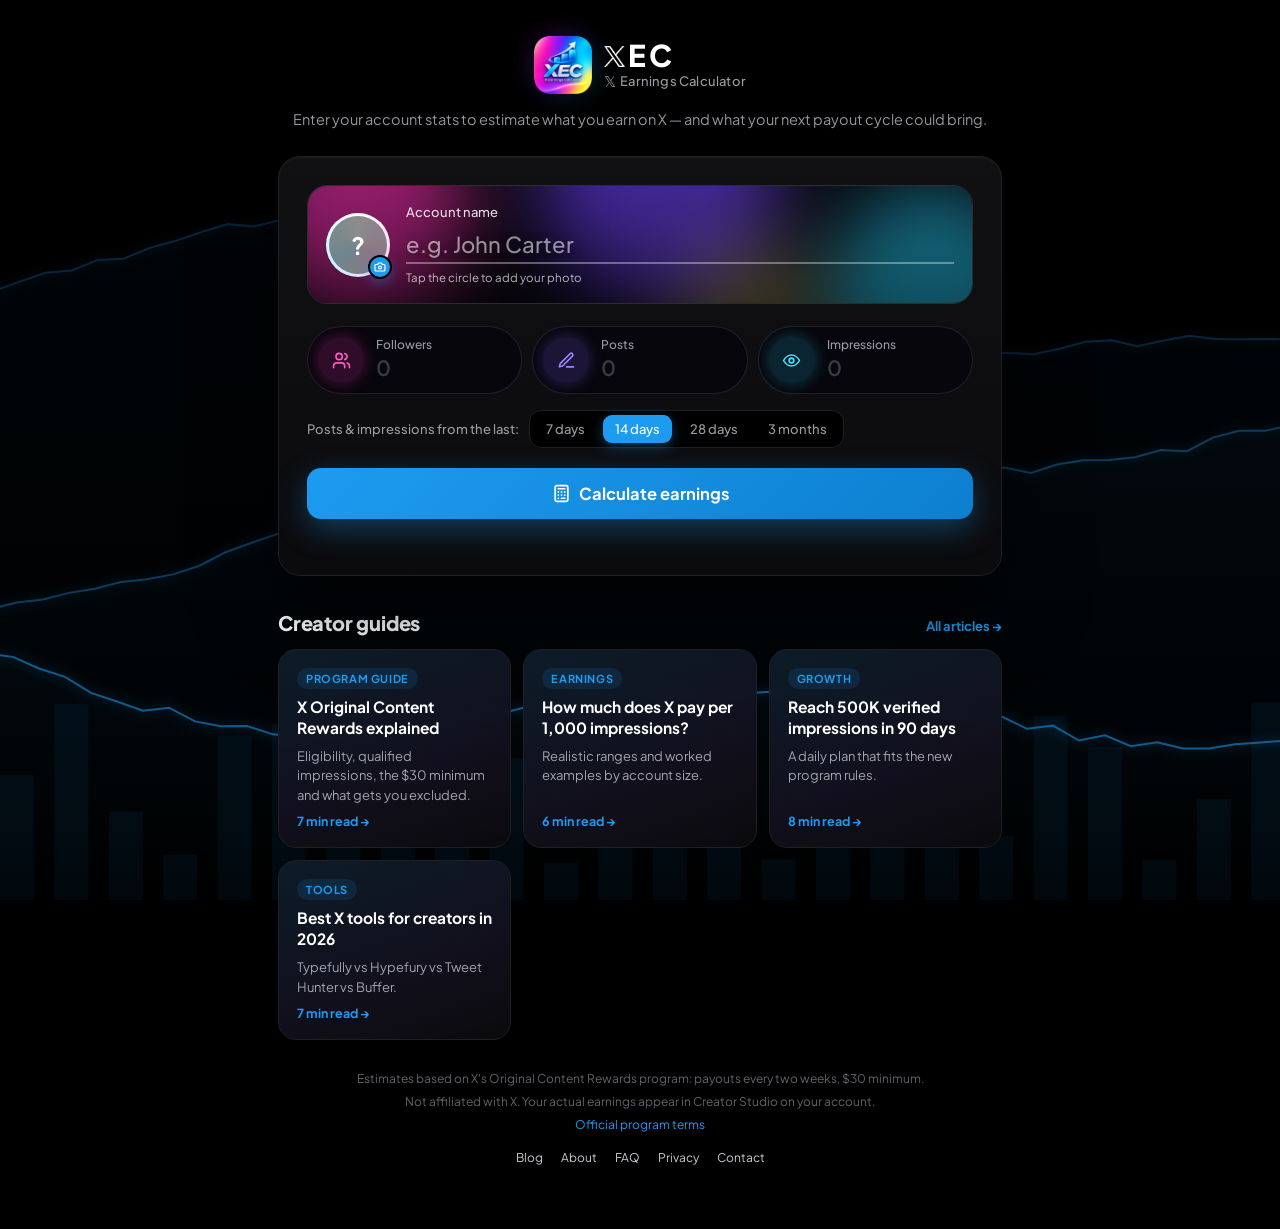
==== commit 4cb13074: "Show creator guides on the home page Co-Authored-By: Claude Opus 5.5 <noreply@anthropic.com> Claude-" ====
--- a/index.html
+++ b/index.html
@@ -299,6 +299,18 @@
   .x-close{position:absolute;top:16px;right:16px;width:40px;height:40px;border-radius:50%;border:1px solid var(--line-2);background:#000;color:#fff;font-size:20px;cursor:pointer;display:grid;place-items:center}
   .x-close:hover{border-color:var(--blue)}
 
+  .guides{margin-top:34px}
+  .guides-h{display:flex;align-items:baseline;justify-content:space-between;gap:12px;margin-bottom:14px}
+  .guides-h h2{font-size:20px;font-weight:800;letter-spacing:-.2px}
+  .guides-h a{font-size:13px;font-weight:700;color:var(--blue);text-decoration:none}
+  .g-list{display:grid;grid-template-columns:repeat(auto-fit,minmax(230px,1fr));gap:12px}
+  .g-card{display:flex;flex-direction:column;gap:8px;text-decoration:none;color:#fff;border:1px solid var(--line);border-radius:18px;padding:18px;
+    background:linear-gradient(160deg,rgba(29,155,240,.12),rgba(122,92,255,.07) 60%,rgba(255,255,255,0)),#0b0b0dee;backdrop-filter:blur(6px);transition:border-color .2s,transform .2s}
+  .g-card:hover{border-color:var(--blue);transform:translateY(-2px)}
+  .g-tag{font-style:normal;align-self:flex-start;font-size:11px;font-weight:700;letter-spacing:.6px;text-transform:uppercase;color:var(--blue);background:rgba(29,155,240,.12);padding:4px 9px;border-radius:20px}
+  .g-card b{font-size:15.5px;line-height:1.35}
+  .g-card span{font-size:13px;color:#a3a3ad;line-height:1.5}
+  .g-card em{font-style:normal;font-size:12.5px;font-weight:700;color:var(--blue);margin-top:auto}
   footer{margin-top:28px;text-align:center;font-size:12px;color:var(--dim);line-height:1.9}
   footer a{color:var(--blue);text-decoration:none}
 
@@ -617,6 +629,16 @@
     </div>
   </section>
 
+  <section class="guides" aria-label="Creator guides">
+    <div class="guides-h"><h2>Creator guides</h2><a href="https://www.xec.life/blog">All articles &rarr;</a></div>
+    <div class="g-list">
+      <a class="g-card" href="https://www.xec.life/blog/x-original-content-rewards"><i class="g-tag">Program guide</i><b>X Original Content Rewards explained</b><span>Eligibility, qualified impressions, the $30 minimum and what gets you excluded.</span><em>7 min read &rarr;</em></a>
+      <a class="g-card" href="https://www.xec.life/blog/how-much-does-x-pay-per-1000-impressions"><i class="g-tag">Earnings</i><b>How much does X pay per 1,000 impressions?</b><span>Realistic ranges and worked examples by account size.</span><em>6 min read &rarr;</em></a>
+      <a class="g-card" href="https://www.xec.life/blog/reach-500k-verified-impressions"><i class="g-tag">Growth</i><b>Reach 500K verified impressions in 90 days</b><span>A daily plan that fits the new program rules.</span><em>8 min read &rarr;</em></a>
+      <a class="g-card" href="https://www.xec.life/blog/best-x-scheduling-tools"><i class="g-tag">Tools</i><b>Best X tools for creators in 2026</b><span>Typefully vs Hypefury vs Tweet Hunter vs Buffer.</span><em>7 min read &rarr;</em></a>
+    </div>
+  </section>
+
   <footer>
     Estimates based on X's Original Content Rewards program: payouts every two weeks, $30 minimum.<br>
     Not affiliated with X. Your actual earnings appear in Creator Studio on your account.<br>
